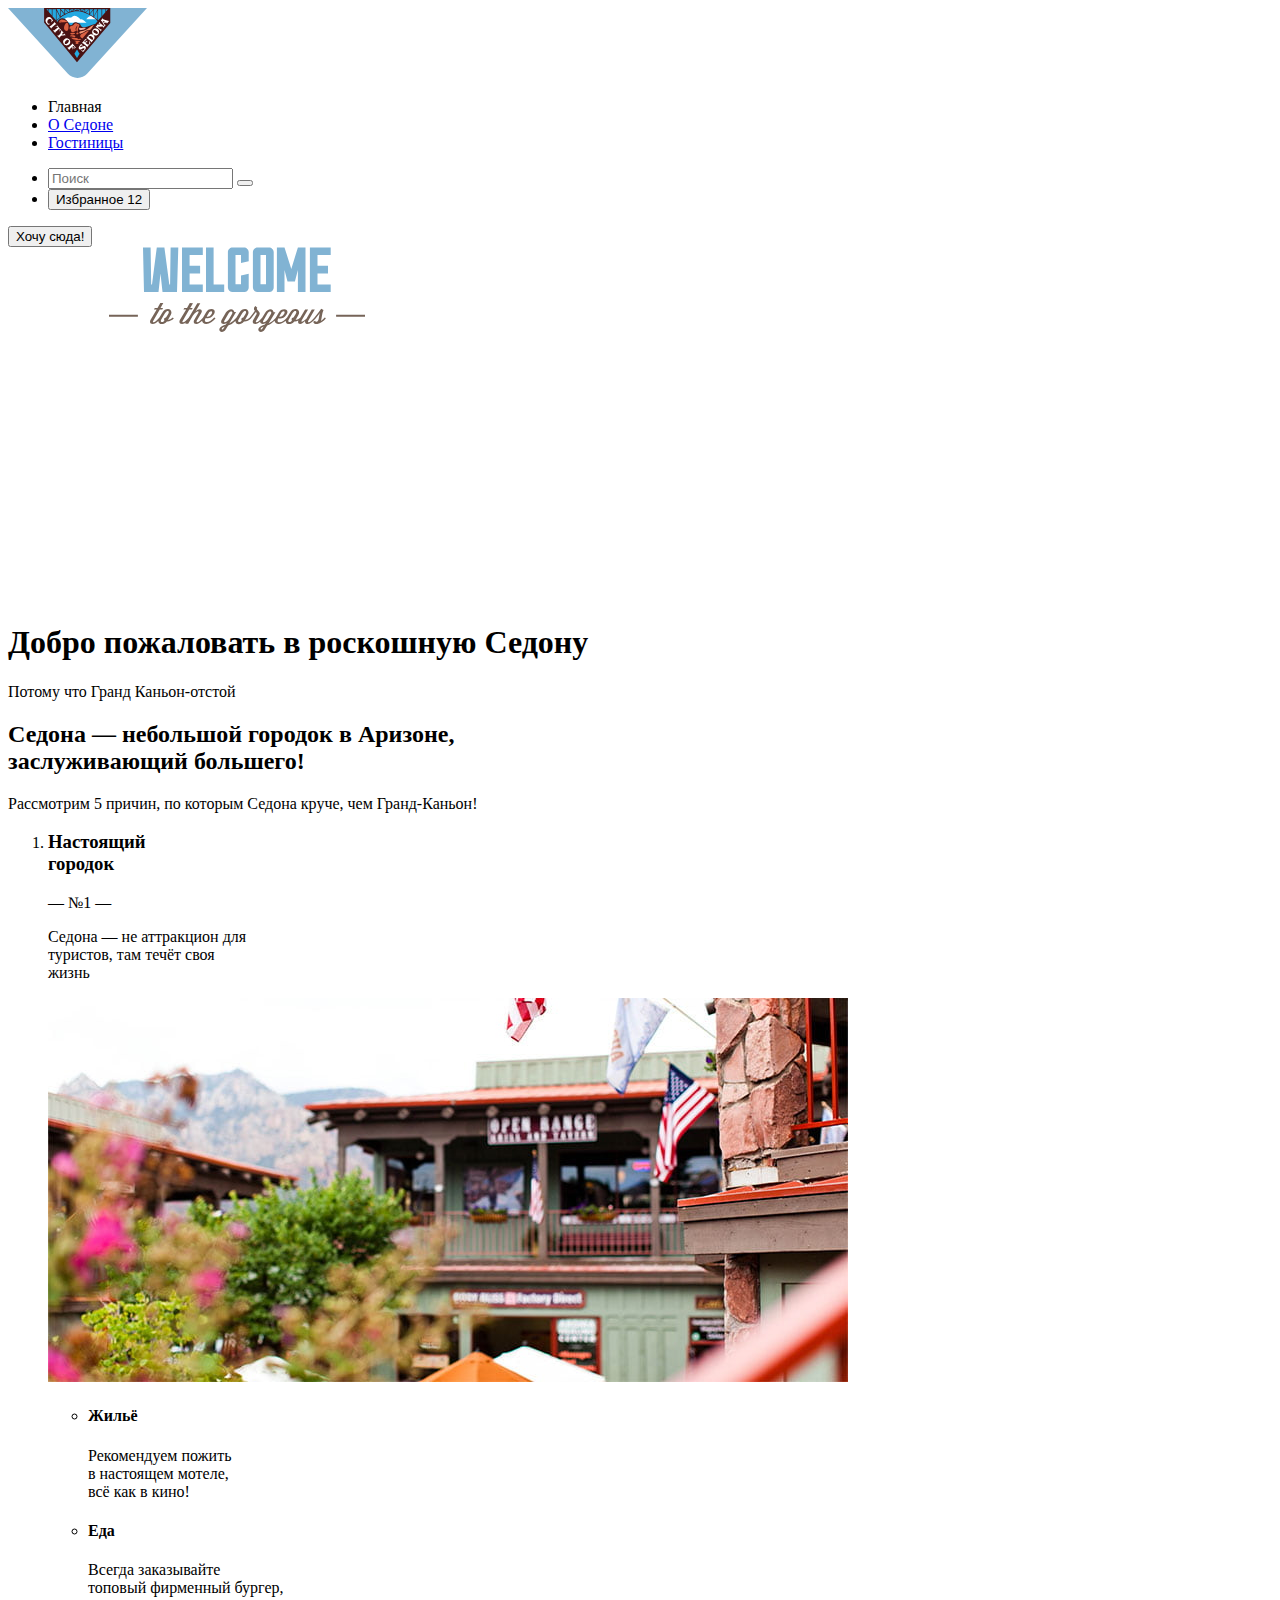
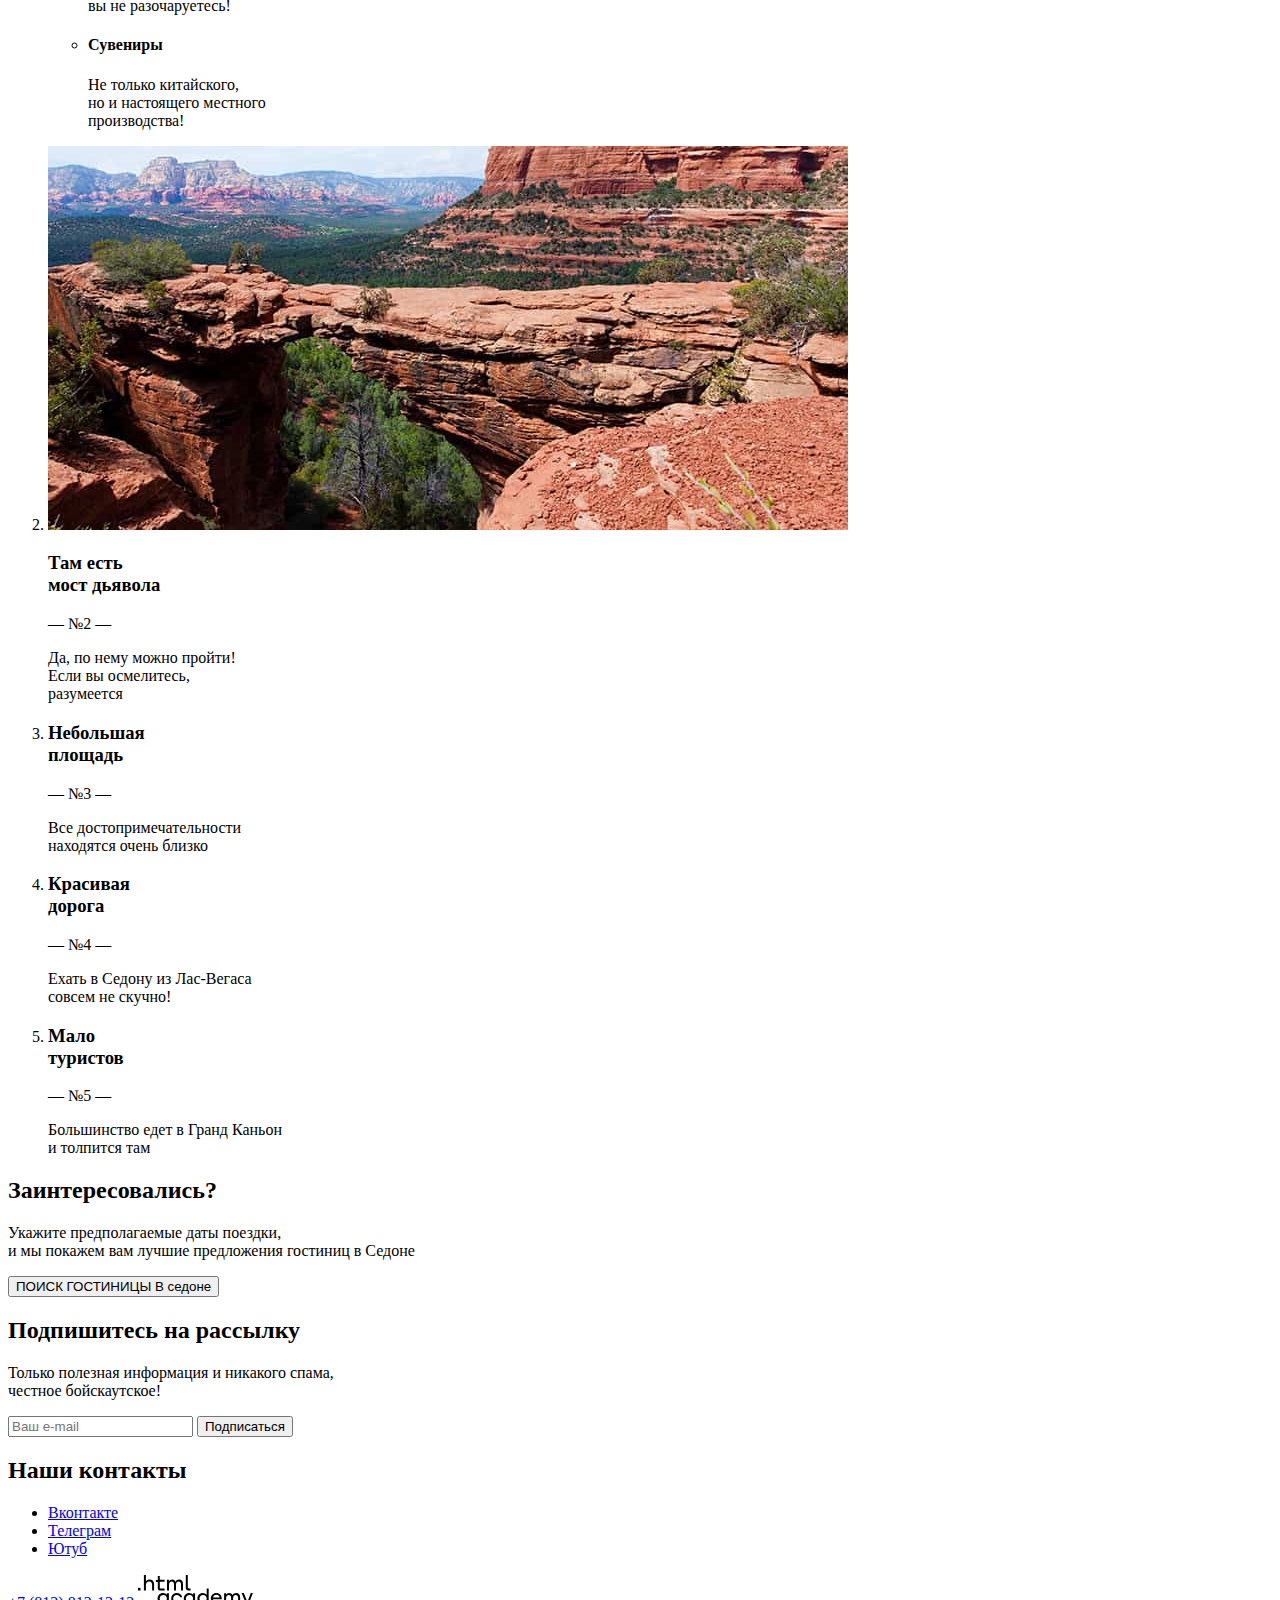
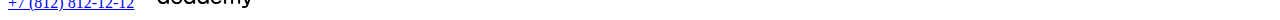
==== index.html @ 017e4cde "Импортирует картинки" ====
<!DOCTYPE html>
<html lang="ru">
  <head>
    <meta charset="utf-8">
    <title>HTML Academy: Седона</title>
    <link rel=”icon” href=”/favicon.svg” type=”image/svg”>
  </head>
  <body>
    <header class="page-header">
      <a class="page-logo"><img class="header-logo" alt="Логотип City of Sedona" height="70" width="139" src="images\logo.svg"></a>
      <nav class="navigation">
        <ul class="navigatior-list">
          <li  class="navigation-item">
            <a class="navigation-link navigation-current">
              Главная
            </a>
          </li>
          <li  class="navigation-item">
            <a class="navigation-link" href="#">
              О Седоне
            </a>
          </li>
          <li  class="navigation-item">
            <a class="navigation-link" href="catalog.html">
              Гостиницы
            </a>
          </li>
        </ul>
      </nav>
      <div class="user-navigation">
        <ul class="user-navigation-list">
          <li class="user-navigation-item">
            <form class="user-navigation-search" action="https://echo.htmlacademy.ru/" method="get">
              <label class="user-navigation-search-label">
                <input type="text" class="user-navigation-search-input visually-hidden" name="Search" placeholder="Поиск">
              </label>
                <button class="search-button" type="submit" name="show-search" title="Открыть поиск">
                  <span class="search-button-icon"></span>
                </button>
          </form>
          </li>
          <li class="user-navigation-item">
            <form class="user-navigation-fav" action="https://echo.htmlacademy.ru/" method="get">
              <label class="user-navigation-fav-label">
                <button class="fav-button" type="button" name="show-fav" title="Показать избранное">
                  <span class="fav-button-icon">Избранное</span>
                  <span class="fav-count">12</span>
                </button>
              </label>
            </form>
          </li>
        </ul>
        <div class="want_here-form">
          <form class="search-popup">
            <label class="search-popup-label">
              <button class="search-popup-call" type="button" name="search-popup">
                <span class="brown-button">Хочу сюда!</span>
              </button>
            </label>
          </form>
        </div>
      </div>
    </header>
  <main class="index-main">
      <div class="page-logo">
        <img src="images\welcome.svg" width="458"  height="352"  alt="">
        <h1 class="visually-hidden">Добро пожаловать в роскошную Седону</h1>
        <span class="visually-hidden">Потому что Гранд Каньон-отстой</span>
      </div>
      <section class="advantages">
        <h2 class="advantges-title">Седона — небольшой городок в Аризоне,<br> заслуживающий большего!</h2>
        <p class="advantages-intro main-text">Рассмотрим 5 причин, по которым Седона круче, чем Гранд-Каньон!</p>
        <ol class="advantages-list">
          <li class="advantages-item">
            <div class="advantages-item-full-left background2">
              <h3 class="advantages-title head3">Настоящий<br> городок</h3>
              <p class="advantages-description block-text">— №1 —</p>
              <p class="advantages-description block-text">Седона — не аттракцион для<br>туристов, там течёт своя<br> жизнь</p>
              <img class="advantages-city" src="images\advantages\city.jpg" width="800"  height="384"  alt="Городок">
            </div>
            <ul class="advantages-item-sub">
              <li class="advantages-item-sub-item">
                <div class="sub-advantages-living  background4">
                  <h4 class="sub-advantages-title head3">Жильё</h4>
                  <p class="sub-advantages-description block-text">Рекомендуем пожить<br>в настоящем мотеле,<br> всё как в кино!</p>
                </div>
              </li>
              <li class="advantages-item-sub-item background1">
                <div class="sub-advantages-food background1">
                  <h4 class="sub-advantages-title head3">Еда</h4>
                  <p class="sub-advantages-description block-text">Всегда заказывайте<br>топовый фирменный бургер,<br> вы не разочаруетесь!</p>
                </div>
              </li>
              <li class="advantages-item-sub-item">
                <div class="sub-advantages-souvenir background4">
                  <h4 class="sub-advantages-title head3">Сувениры</h4>
                  <p class="sub-advantages-description block-text">Не только китайского,<br>но и настоящего местного<br> производства!</p>
                </div>
              </li>
            </ul>
          </li>
          <li class="advantages-item">
            <div class="advantages-item-med-right background2">
              <img class="advantages-bridge" src="images\advantages\devil-bridge.jpg" width="800"  height="384" alt="Мост дьявола в каньоне">
              <h3 class="advantages-title head3">Там есть<br> мост дьявола</h3>
              <p class="advantages-description block-text">— №2 —</p>
              <p class="advantages-description block-text">Да, по нему можно пройти!<br> Если вы осмелитесь,<br> разумеется</p>
            </div>
          </li>
          <li class="advantages-item">
            <div class="advantages-item-normal background3">
              <h3 class="advantages-title head3">Небольшая<br> площадь</h3>
              <p class="advantages-description block-text">— №3 —</p>
              <p class="advantages-description block-text">Все достопримечательности<br> находятся очень близко</p>
            </div>
          </li>
          <li class="advantages-item">
            <div class="advantages-item-normal background4">
              <h3 class="advantages-title head3">Красивая<br> дорога</h3>
              <p class="advantages-description block-text">— №4 —</p>
              <p class="advantages-description block-text">Ехать в Седону из Лас-Вегаса<br> совсем не скучно!</p>
            </div>
          </li>
          <li class="advantages-item">
            <div class="advantages-item-normal background3">
              <h3 class="advantages-title head3">Мало<br> туристов</h3>
              <p class="advantages-description block-text">— №5 —</p>
              <p class="advantages-description block-text">Большинство едет в Гранд Каньон<br> и толпится там</p>
            </div>
          </li>
        </ol>
      </section>
      <section class="interesting">
        <h2 class="interesting-title">Заинтересовались?</h2>
        <p class="interesting-description main-text">Укажите предполагаемые даты поездки,<br> и мы покажем вам лучшие предложения гостиниц в Седоне</p>
        <div class="interesting-from">
          <form class="interesting-popup">
            <label class="search-popup-label">
              <button class="search-popup-call" type="button" name="search-popup">
                <span class="brown_button">ПОИСК ГОСТИНИЦЫ В седоне</span>
              </button>
            </label>
          </form>
        </div>
      </section>
      <section class="index-subscribe">
        <h2 class="subscribe-title">Подпишитесь на рассылку</h2>
        <p class="subscribe-description main-text">Только полезная информация и никакого спама,<br> честное бойскаутское!</p>
        <form class="subscribe-form" action="https://echo.htmlacademy.ru/" method="post">
          <input type="email" name="email" placeholder="Ваш e-mail">
          <button class="button-subscribe blue-button" type="submit">Подписаться</button>
        </form>
      </section> 
  </main>
    <footer class="index-footer">
      <h2 class="visually-hidden">Наши контакты</h2>
      <ul class="social-list">
        <li class="social-item">
          <a class="social-button vk" href="https://vk.com/htmlacademy">
            <span class="visually-hidden">Вконтакте</span>
          </a>
        </li>
        <li class="social-item">
          <a class="social-button tg" href="https://t.me/htmlacademy">
            <span class="visually-hidden">Телеграм</span>
          </a>
        </li>
        <li class="social-item">
          <a class="social-button yt" href="https://www.youtube.com/user/htmlacademyru">
            <span class="visually-hidden">Ютуб</span>
          </a>
        </li>
      </ul>
      <a class="phone" href="tel:+78128121212" title="Наш номер телефона">+7 (812) 812-12-12</a>
      <a class="html-logo" href="https://htmlacademy.ru/">
        <img src="images\HTMLAcademylogo.svg" width="115" height="34"  alt="Лого HTML Академии">
      </a>
    </footer>
  </body>
</html>
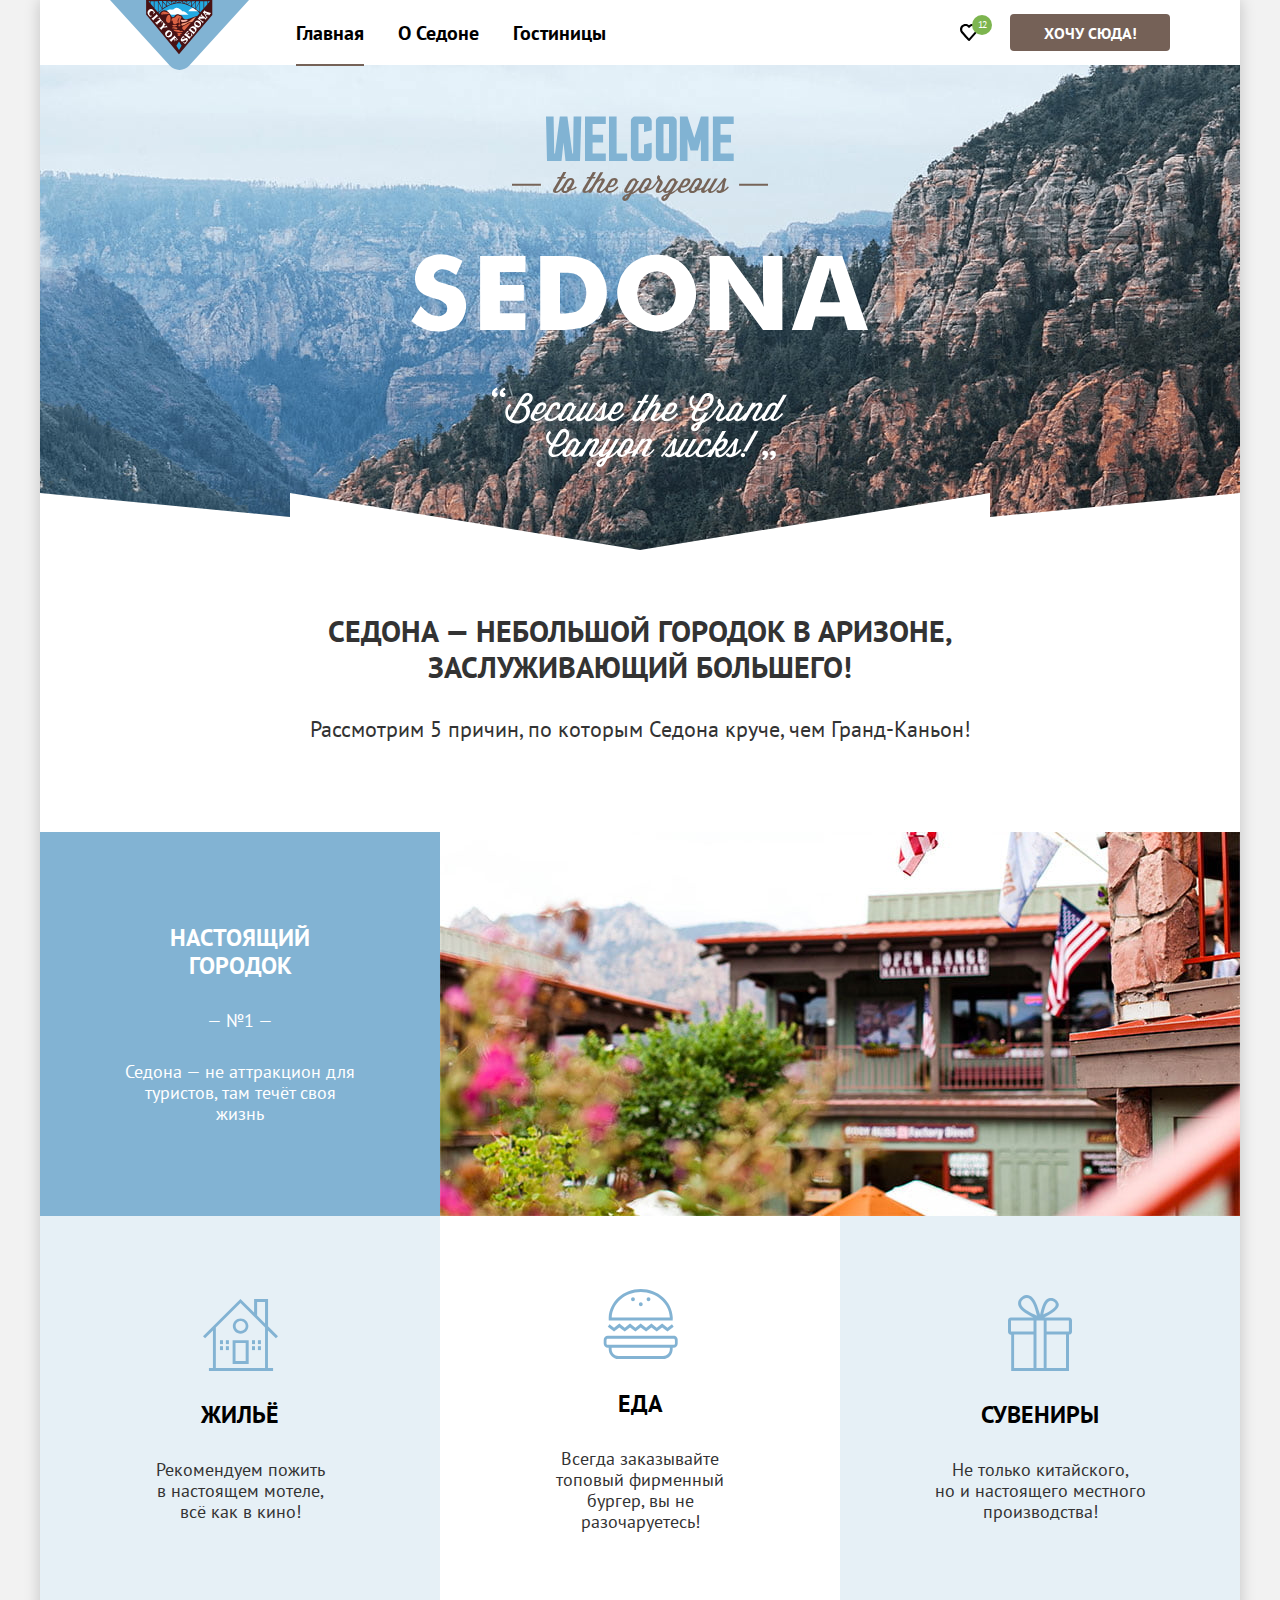
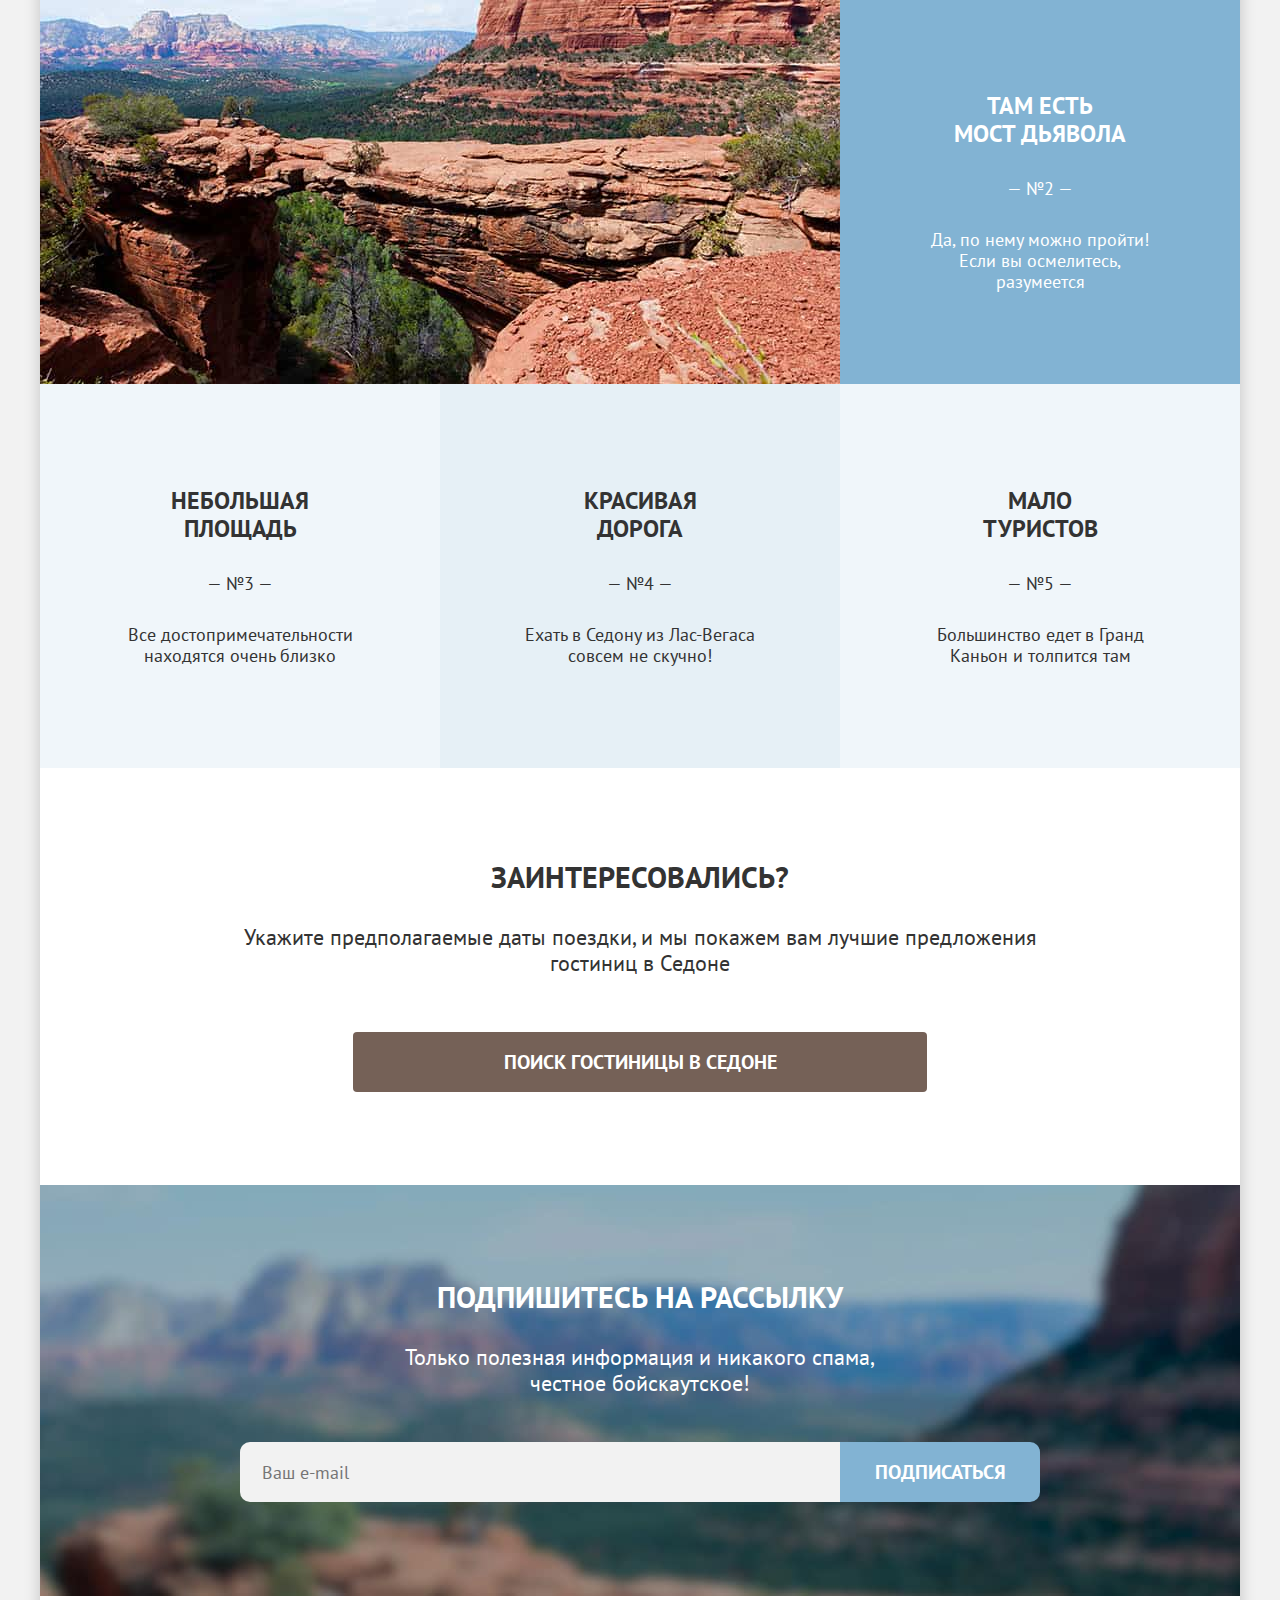
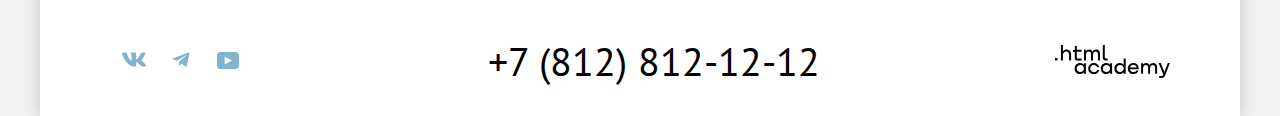
==== commit 1cad4fe4: "Приводит к pixelperfect" ====
--- a/index.html
+++ b/index.html
@@ -3,178 +3,190 @@
   <head>
     <meta charset="utf-8">
     <title>HTML Academy: Седона</title>
-    <link rel=”icon” href=”/favicon.svg” type=”image/svg”>
+    <link rel="icon" href="favicon.svg" type="image/svg">
+    <link rel="stylesheet" href="styles/styles.css">
   </head>
   <body>
-    <header class="page-header">
-      <a class="page-logo"><img class="header-logo" alt="Логотип City of Sedona" height="70" width="139" src="images\logo.svg"></a>
-      <nav class="navigation">
-        <ul class="navigatior-list">
-          <li  class="navigation-item">
-            <a class="navigation-link navigation-current">
-              Главная
+    <div class="body-container">
+      <header class="page-header">
+        <a class="page-logo" href="index.html"><img class="header-logo" alt="Логотип City of Sedona" height="70" width="139" src="images/logo.svg"></a>
+        <nav class="navigation">
+          <ul class="navigation-list">
+            <li  class="navigation-item">
+              <a class="navigation-link navigation-current">
+                Главная
+              </a>
+            </li>
+            <li class="navigation-item">
+              <a class="navigation-link" href="#">
+                О Седоне
+              </a>
+            </li>
+            <li  class="navigation-item">
+              <a class="navigation-link" href="catalog.html">
+                Гостиницы
+              </a>
+            </li>
+          </ul>
+        </nav>
+          <ul class="user-navigation-list">
+            <li class="user-navigation-item">
+              <a class="user-navigation-search" href="#">
+                <span class="visually-hidden">Поиск</span>
+              </a>
+            </li>
+            <li class="user-navigation-item">
+              <a class="user-navigation-fav" href="#">
+                  <span class="visually-hidden">Избранное</span>
+              </a>
+            
+            </li>
+          </ul>
+          <button class="header-search-popup-call button brown-button" type="button" name="search-popup">
+                Хочу сюда!
+          </button>
+      </header>
+      <main class="index-main main-container">
+          <section class="page-welcome">
+            <img class="welcome-img" src="images/welcome.svg" width="458"  height="352"  alt="Welcome to the gorgeous Sedona">
+            <h1 class="visually-hidden">Добро пожаловать в роскошную Седону</h1>
+            <span class="visually-hidden">Потому что Гранд Каньон-отстой</span>
+          </section>
+          <section class="advantages">
+            <h2 class="advantges-title">Седона — небольшой городок в Аризоне,<br> заслуживающий большего!</h2>
+            <p class="advantages-intro">Рассмотрим 5 причин, по которым Седона круче, чем Гранд-Каньон!</p>
+            <ol class="advantages-list">
+              <li class="advantages-item background2">
+                  <div class="advantages-item-container">
+                    <h3 class="advantages-title head3">Настоящий<br> городок</h3>
+                    <p class="advantages-description middle-advantages-text">— №1 —</p>
+                    <p class="advantages-description">Седона — не аттракцион для туристов, там течёт своя жизнь</p>
+                  </div>
+                  <img class="advantages-city" src="images/advantages/city.jpg" width="800"  height="384"  alt="Городок">
+                <ul class="advantages-item-sub">
+                  <li class="advantages-item background4">
+                    <div class="advantages-item-container">
+                      <p class="home-icon advantages-sub-icon"></p>
+                      <h4 class="sub-advantages-title head3 middle-advantages-text">Жильё</h4>
+                      <p class="sub-advantages-description">Рекомендуем пожить<br>в настоящем мотеле,<br> всё как в кино!</p>
+                    </div>
+                  </li>
+                  <li class="advantages-item background1">
+                    <div class="advantages-item-container">
+                      <p class="food-icon advantages-sub-icon"></p>
+                      <h4 class="sub-advantages-title head3 middle-advantages-text">Еда</h4>
+                      <p class="sub-advantages-description">Всегда заказывайте<br> топовый фирменный бургер, вы не разочаруетесь!</p>
+                    </div>
+                  </li>
+                  <li class="advantages-item background4">
+                    <div class="advantages-item-container"> 
+                      <p class="souvenir-icon advantages-sub-icon"></p>
+                      <h4 class="sub-advantages-title head3 middle-advantages-text">Сувениры</h4>
+                      <p class="sub-advantages-description">Не только китайского,<br> но и настоящего местного производства!</p>
+                    </div> 
+                  </li>
+                </ul>
+              </li>
+              <li class="advantages-item background2">
+                <img class="advantages-bridge" src="images/advantages/devil-bridge.jpg" width="800"  height="384" alt="Мост дьявола в каньоне">
+                  <div class="advantages-item-container"> 
+                    <h3 class="advantages-title head3">Там есть<br> мост дьявола</h3>
+                    <p class="advantages-description middle-advantages-text">— №2 —</p>
+                    <p class="advantages-description">Да, по нему можно пройти! Если вы осмелитесь, разумеется</p>
+                  </div>
+
+              </li>
+              <li class="advantages-item background3">
+                <div class="advantages-item-container"> 
+                  <h3 class="advantages-title head3">Небольшая<br> площадь</h3>
+                  <p class="advantages-description middle-advantages-text">— №3 —</p>
+                  <p class="advantages-description">Все достопримечательности находятся очень близко</p>
+                </div>
+              </li>
+              <li class="advantages-item background4">
+                <div class="advantages-item-container"> 
+                  <h3 class="advantages-title head3">Красивая<br> дорога</h3>
+                  <p class="advantages-description middle-advantages-text">— №4 —</p>
+                  <p class="advantages-description">Ехать в Седону из Лас-Вегаса совсем не скучно!</p>
+                </div>
+              </li>
+              <li class="advantages-item background3">
+                <div class="advantages-item-container"> 
+                  <h3 class="advantages-title head3">Мало<br> туристов</h3>
+                  <p class="advantages-description middle-advantages-text">— №5 —</p>
+                  <p class="advantages-description">Большинство едет в Гранд Каньон и толпится там</p>
+                </div>
+              </li>
+            
+            </ol>
+          </section>
+          <section class="interesting">
+            <h2 class="interesting-title">Заинтересовались?</h2>
+            <p class="interesting-description">Укажите предполагаемые даты поездки, и мы покажем вам лучшие предложения гостиниц в Седоне  </p>
+                  <button class="search-popup-call button brown-button" type="button" name="search-popup">
+                  ПОИСК ГОСТИНИЦЫ В седоне
+                  </button>
+          </section>
+          <section class="index-subscribe site-subscribe">
+            <h2 class="subscribe-title">Подпишитесь на рассылку</h2>
+            <p class="subscribe-description">Только полезная информация и никакого спама,<br> честное бойскаутское!</p>
+            <form class="subscribe-form" action="https://echo.htmlacademy.ru/" method="post">
+              <label for="email" class="suscribe-label visually-hidden">Введите ваш email</label>
+                <input class="email-input text-input" type="email" name="email" id="email" placeholder="Ваш e-mail">
+                <button class="button-subscribe button blue-button" type="submit">Подписаться</button>
+            </form>
+          </section> 
+      </main>
+      <footer>
+        <div class="index-footer">
+        <h2 class="visually-hidden">Наши контакты</h2>
+        <ul class="social-list">
+          <li class="social-item">
+            <a class="social-button vk" href="https://vk.com/htmlacademy" title="Vkontakte">
+              <svg  class="social-icon" width="24" height="15" viewBox="0 0 24 15" aria-hidden="true" focusable="false" fill="#83B3D3" xmlns="http://www.w3.org/2000/svg">
+                <path fill-rule="evenodd" clip-rule="evenodd" 
+                d="M23.45 1.45c.17-.55 0-.95-.8-.95h-2.62c-.67 0-.98.35-1.14.73 0 0-1.34 3.2-3.23 5.27-.61.6-.89.8-1.22.8-.17 0-.42-.2-.42-.74V1.45c0-.66-.18-.95-.74-.95H9.15c-.42 0-.67.3-.67.6 0 .61.95.76 1.05 2.5v3.8c0 .84-.16.99-.5.99-.88 0-3.05-3.21-4.33-6.89-.25-.71-.5-1-1.17-1H.9c-.75 0-.9.35-.9.73 0 .68.89 4.07 4.14 8.55 2.18 3.06 5.23 4.72 8.01 4.72 1.67 0 1.88-.37 1.88-1v-2.32c0-.73.16-.88.69-.88.38 0 1.05.2 2.61 1.67 1.78 1.75 2.07 2.53 3.08 2.53h2.62c.75 0 1.13-.37.91-1.1-.24-.72-1.09-1.77-2.21-3.02-.62-.7-1.54-1.47-1.81-1.86-.4-.49-.28-.7 0-1.14 0 0 3.2-4.43 3.53-5.93Z"/>
+              </svg>
+              <span class="visually-hidden">Вконтакте</span>
             </a>
           </li>
-          <li  class="navigation-item">
-            <a class="navigation-link" href="#">
-              О Седоне
+          <li class="social-item">
+            <a class="social-button tg" href="https://t.me/htmlacademy" title="Telegram">
+              <svg class="social-icon" width="18" height="15" viewBox="0 0 18 16" aria-hidden="true" focusable="false" fill="#83B3D3" xmlns="http://www.w3.org/2000/svg">
+                <path d="M16.7855 0.59926L0.840977 6.74776C-0.247172 7.18481 -0.240877 7.79184 0.641333 8.06253L4.73493 9.33953L14.2063 3.3637C14.6542 3.09121 15.0634 3.2378 14.727 3.53636L7.05332 10.4619H7.05152L7.05332 10.4628L6.77094 14.6823C7.18462 14.6823 7.36718 14.4925 7.5992 14.2686L9.58754 12.3351L13.7234 15.39C14.486 15.81 15.0337 15.5941 15.2234 14.6841L17.9384 1.88885C18.2163 0.774623 17.513 0.270117 16.7855 0.59926Z"/>
+                </svg>                
+              <span class="visually-hidden">Телеграм</span>
             </a>
           </li>
-          <li  class="navigation-item">
-            <a class="navigation-link" href="catalog.html">
-              Гостиницы
+          <li class="social-item">
+            <a class="social-button yt" href="https://www.youtube.com/user/htmlacademyru" title="Youtube">
+              <svg class="social-icon" width="22" height="17" viewBox="0 0 22 17" aria-hidden="true" focusable="false" fill="#83B3D3" xmlns="http://www.w3.org/2000/svg">
+                <path d="M18.607 0H3.17413C1.31343 0 0 1.59375 0 3.4V13.4937C0 15.4062 1.31343 17 3.17413 17H18.8259C20.4677 17 22 15.4062 22 13.6V3.4C21.7811 1.59375 20.4677 0 18.607 0ZM7.66169 12.5375V4.4625L14.995 8.5L7.66169 12.5375Z"/>
+              </svg>
+              <span class="visually-hidden">Ютуб</span>
             </a>
           </li>
         </ul>
-      </nav>
-      <div class="user-navigation">
-        <ul class="user-navigation-list">
-          <li class="user-navigation-item">
-            <form class="user-navigation-search" action="https://echo.htmlacademy.ru/" method="get">
-              <label class="user-navigation-search-label">
-                <input type="text" class="user-navigation-search-input visually-hidden" name="Search" placeholder="Поиск">
-              </label>
-                <button class="search-button" type="submit" name="show-search" title="Открыть поиск">
-                  <span class="search-button-icon"></span>
-                </button>
-          </form>
-          </li>
-          <li class="user-navigation-item">
-            <form class="user-navigation-fav" action="https://echo.htmlacademy.ru/" method="get">
-              <label class="user-navigation-fav-label">
-                <button class="fav-button" type="button" name="show-fav" title="Показать избранное">
-                  <span class="fav-button-icon">Избранное</span>
-                  <span class="fav-count">12</span>
-                </button>
-              </label>
-            </form>
-          </li>
-        </ul>
-        <div class="want_here-form">
-          <form class="search-popup">
-            <label class="search-popup-label">
-              <button class="search-popup-call" type="button" name="search-popup">
-                <span class="brown-button">Хочу сюда!</span>
-              </button>
-            </label>
-          </form>
+        <a class="phone" href="tel:+78128121212" title="Наш номер телефона">+7 (812) 812-12-12</a>
+        <a class="html-logo" href="https://htmlacademy.ru/">
+          <svg class="html-logo-svg" width="115" height="34" viewBox="0 0 115 34" aria-hidden="true" focusable="false" xmlns="http://www.w3.org/2000/svg">
+            <path d="M0 13.9V16.5H2.5V13.9H0Z"/>
+            <path d="M11.6 5.5C10 5.5 8.8 6.2 8 7.2H7.9V1H5.9V16.5H7.9V11.2C7.9 9.1 9.2 7.6 11.2 7.6C13 7.6 14.1 9 14.1 10.8V16.5H16.1V10.4C16.2 7.4 14.3 5.5 11.6 5.5Z"/>
+            <path d="M26.6 5.8H21.8V2.1H19.8V5.9H17.9V7.9H19.8V13.9C19.8 15.6 20.8 16.6 22.5 16.6H26.6V14.6H22.9C22.2 14.6 21.8 14.2 21.8 13.5V7.8H26.6V5.8Z"/>
+            <path d="M41.1 5.6C39.5 5.6 38.2 6.4 37.6 7.7H37.5C36.9 6.5 35.7 5.6 34.1 5.6C32.7 5.6 31.6 6.4 31 7.4H30.9V5.8H29V16.4H31V11C31 9 32 7.5 33.6 7.5C35.1 7.5 36 8.5 36 10.1V16.4H38V10.8C38 8.4 39.4 7.5 40.6 7.5C42.1 7.5 43 8.5 43 10.1V16.4H45V9.9C45.1 7.4 43.6 5.6 41.1 5.6Z"/>
+            <path d="M47.8 13.7C47.8 15.4 48.8 16.4 50.6 16.4H52.6V14.4H50.9C50.2 14.4 49.8 14 49.8 13.3V1H47.8V13.7Z"/>
+            <path d="M28.9 20.7C28 19.6 26.7 18.9 25 18.9C21.9 18.9 19.6 21.2 19.6 24.5C19.6 27.8 21.9 30.1 25 30.1C26.8 30.1 28 29.3 28.8 28.2H28.9V29.8H30.9V19.2H28.9V20.7ZM25.3 28.1C23.1 28.1 21.7 26.5 21.7 24.5C21.7 22.5 23.1 20.9 25.3 20.9C27.5 20.9 28.9 22.5 28.9 24.5C28.9 26.4 27.5 28.1 25.3 28.1Z"/>
+            <path d="M44.2 23C43.7 20.6 41.6 18.9 38.8 18.9C35.4 18.9 33.2 21.4 33.2 24.5C33.2 27.6 35.4 30.1 38.8 30.1C41.6 30.1 43.7 28.3 44.2 25.9H42.1C41.7 27.2 40.4 28.2 38.8 28.2C36.6 28.2 35.2 26.6 35.2 24.6C35.2 22.6 36.6 21 38.8 21C40.4 21 41.6 22 42.1 23.2H44.2V23Z"/>
+            <path d="M55.1 20.7C54.2 19.6 52.9 18.9 51.2 18.9C48.1 18.9 45.8 21.2 45.8 24.5C45.8 27.8 48.1 30.1 51.2 30.1C53 30.1 54.2 29.3 55 28.2H55.1V29.8H57.1V19.2H55.1V20.7ZM51.5 28.1C49.3 28.1 47.9 26.5 47.9 24.5C47.9 22.5 49.3 20.9 51.5 20.9C53.7 20.9 55.1 22.5 55.1 24.5C55.1 26.4 53.6 28.1 51.5 28.1Z"/>
+            <path d="M68.7 20.8C67.8 19.7 66.5 18.9 64.8 18.9C61.7 18.9 59.4 21.2 59.4 24.5C59.4 27.8 61.6 30.1 64.8 30.1C66.5 30.1 67.8 29.3 68.6 28.3H68.7V29.8H70.7V14.4H68.7V20.8ZM65.1 28.1C62.9 28.1 61.5 26.5 61.5 24.5C61.5 22.5 62.9 20.9 65.1 20.9C67.3 20.9 68.7 22.5 68.7 24.5C68.6 26.5 67.2 28.1 65.1 28.1Z"/>
+            <path d="M78.3 18.9C75 18.9 72.8 21.4 72.8 24.5C72.8 27.5 74.9 30.1 78.3 30.1C80.8 30.1 82.8 28.8 83.5 26.5H81.4C80.9 27.5 79.8 28.1 78.4 28.1C76.5 28.1 75.1 26.8 75 25.2H83.8C84 21.6 81.8 18.9 78.3 18.9ZM78.3 20.8C80 20.8 81.3 21.8 81.6 23.4H75.1C75.4 21.9 76.6 20.8 78.3 20.8Z"/>
+            <path d="M98.2 18.9C96.6 18.9 95.3 19.7 94.6 20.9H94.5C93.9 19.7 92.7 18.9 91.1 18.9C89.7 18.9 88.6 19.6 88 20.7V19.2H86.1V29.8H88.1V24.4C88.1 22.4 89.1 21 90.7 20.9C92.2 20.9 93.1 21.9 93.1 23.5V29.8H95.1V24.2C95.1 21.8 96.5 20.9 97.7 20.9C99.2 20.9 100.1 21.9 100.1 23.5V29.8H102.1V23.3C102.2 20.7 100.7 18.9 98.2 18.9Z"/>
+            <path d="M109.4 28L105.8 19.1H103.6L108.4 30.7C108.1 31.6 107.7 31.9 106.7 31.9H104.2V33.9H106.7C108.5 33.9 109.5 33.1 110.2 31.3L114.9 19.1H112.8L109.4 28Z"/>
+            </svg>            
+            <span class="visually-hidden">Перейти на сайт HTML Академии</span>
+        </a>
         </div>
-      </div>
-    </header>
-  <main class="index-main">
-      <div class="page-logo">
-        <img src="images\welcome.svg" width="458"  height="352"  alt="">
-        <h1 class="visually-hidden">Добро пожаловать в роскошную Седону</h1>
-        <span class="visually-hidden">Потому что Гранд Каньон-отстой</span>
-      </div>
-      <section class="advantages">
-        <h2 class="advantges-title">Седона — небольшой городок в Аризоне,<br> заслуживающий большего!</h2>
-        <p class="advantages-intro main-text">Рассмотрим 5 причин, по которым Седона круче, чем Гранд-Каньон!</p>
-        <ol class="advantages-list">
-          <li class="advantages-item">
-            <div class="advantages-item-full-left background2">
-              <h3 class="advantages-title head3">Настоящий<br> городок</h3>
-              <p class="advantages-description block-text">— №1 —</p>
-              <p class="advantages-description block-text">Седона — не аттракцион для<br>туристов, там течёт своя<br> жизнь</p>
-              <img class="advantages-city" src="images\advantages\city.jpg" width="800"  height="384"  alt="Городок">
-            </div>
-            <ul class="advantages-item-sub">
-              <li class="advantages-item-sub-item">
-                <div class="sub-advantages-living  background4">
-                  <h4 class="sub-advantages-title head3">Жильё</h4>
-                  <p class="sub-advantages-description block-text">Рекомендуем пожить<br>в настоящем мотеле,<br> всё как в кино!</p>
-                </div>
-              </li>
-              <li class="advantages-item-sub-item background1">
-                <div class="sub-advantages-food background1">
-                  <h4 class="sub-advantages-title head3">Еда</h4>
-                  <p class="sub-advantages-description block-text">Всегда заказывайте<br>топовый фирменный бургер,<br> вы не разочаруетесь!</p>
-                </div>
-              </li>
-              <li class="advantages-item-sub-item">
-                <div class="sub-advantages-souvenir background4">
-                  <h4 class="sub-advantages-title head3">Сувениры</h4>
-                  <p class="sub-advantages-description block-text">Не только китайского,<br>но и настоящего местного<br> производства!</p>
-                </div>
-              </li>
-            </ul>
-          </li>
-          <li class="advantages-item">
-            <div class="advantages-item-med-right background2">
-              <img class="advantages-bridge" src="images\advantages\devil-bridge.jpg" width="800"  height="384" alt="Мост дьявола в каньоне">
-              <h3 class="advantages-title head3">Там есть<br> мост дьявола</h3>
-              <p class="advantages-description block-text">— №2 —</p>
-              <p class="advantages-description block-text">Да, по нему можно пройти!<br> Если вы осмелитесь,<br> разумеется</p>
-            </div>
-          </li>
-          <li class="advantages-item">
-            <div class="advantages-item-normal background3">
-              <h3 class="advantages-title head3">Небольшая<br> площадь</h3>
-              <p class="advantages-description block-text">— №3 —</p>
-              <p class="advantages-description block-text">Все достопримечательности<br> находятся очень близко</p>
-            </div>
-          </li>
-          <li class="advantages-item">
-            <div class="advantages-item-normal background4">
-              <h3 class="advantages-title head3">Красивая<br> дорога</h3>
-              <p class="advantages-description block-text">— №4 —</p>
-              <p class="advantages-description block-text">Ехать в Седону из Лас-Вегаса<br> совсем не скучно!</p>
-            </div>
-          </li>
-          <li class="advantages-item">
-            <div class="advantages-item-normal background3">
-              <h3 class="advantages-title head3">Мало<br> туристов</h3>
-              <p class="advantages-description block-text">— №5 —</p>
-              <p class="advantages-description block-text">Большинство едет в Гранд Каньон<br> и толпится там</p>
-            </div>
-          </li>
-        </ol>
-      </section>
-      <section class="interesting">
-        <h2 class="interesting-title">Заинтересовались?</h2>
-        <p class="interesting-description main-text">Укажите предполагаемые даты поездки,<br> и мы покажем вам лучшие предложения гостиниц в Седоне</p>
-        <div class="interesting-from">
-          <form class="interesting-popup">
-            <label class="search-popup-label">
-              <button class="search-popup-call" type="button" name="search-popup">
-                <span class="brown_button">ПОИСК ГОСТИНИЦЫ В седоне</span>
-              </button>
-            </label>
-          </form>
-        </div>
-      </section>
-      <section class="index-subscribe">
-        <h2 class="subscribe-title">Подпишитесь на рассылку</h2>
-        <p class="subscribe-description main-text">Только полезная информация и никакого спама,<br> честное бойскаутское!</p>
-        <form class="subscribe-form" action="https://echo.htmlacademy.ru/" method="post">
-          <input type="email" name="email" placeholder="Ваш e-mail">
-          <button class="button-subscribe blue-button" type="submit">Подписаться</button>
-        </form>
-      </section> 
-  </main>
-    <footer class="index-footer">
-      <h2 class="visually-hidden">Наши контакты</h2>
-      <ul class="social-list">
-        <li class="social-item">
-          <a class="social-button vk" href="https://vk.com/htmlacademy">
-            <span class="visually-hidden">Вконтакте</span>
-          </a>
-        </li>
-        <li class="social-item">
-          <a class="social-button tg" href="https://t.me/htmlacademy">
-            <span class="visually-hidden">Телеграм</span>
-          </a>
-        </li>
-        <li class="social-item">
-          <a class="social-button yt" href="https://www.youtube.com/user/htmlacademyru">
-            <span class="visually-hidden">Ютуб</span>
-          </a>
-        </li>
-      </ul>
-      <a class="phone" href="tel:+78128121212" title="Наш номер телефона">+7 (812) 812-12-12</a>
-      <a class="html-logo" href="https://htmlacademy.ru/">
-        <img src="images\HTMLAcademylogo.svg" width="115" height="34"  alt="Лого HTML Академии">
-      </a>
-    </footer>
-  </body>
+      </footer>
+      </div>  
+    </body>
 </html>
--- a/styles/styles.css
+++ b/styles/styles.css
@@ -0,0 +1,1196 @@
+@font-face {
+    font-family: "PT Sans";
+    src: url("../fonts/ptsans-400.woff2") format("woff2");
+    font-style: normal;
+    font-weight: 400;
+    font-display: swap;
+}
+
+@font-face {
+    font-family: "PT Sans";
+    src: url("../fonts/ptsans-700.woff2") format("woff2");
+    font-style: normal;
+    font-weight: 700;
+    font-display: swap;
+}
+
+:active, :hover, :focus, :focus-within, :focus-visible {
+    outline: 0;
+    outline-offset: 0;
+}
+
+.button {
+    font-family: inherit;
+    padding-left: 15px;
+    padding-right: 15px;
+    border-radius: 4px;
+    text-decoration: none;
+    font-size: 16px;
+    line-height: 20px;
+    text-align:center;
+    text-transform: uppercase;
+    color:white;
+    border-style: none;
+    font-weight:700;
+    min-width: 140px;
+    cursor: pointer;
+}
+
+.button:disabled {
+    background-color: #E5E5E5;
+    cursor:initial;
+}
+
+.brown-button {
+    background-color: #756157;
+}
+
+.brown-button:hover,
+.brown-button:focus-visible {
+    background-color: #615048;
+}
+
+.brown-button:active {
+    background-color: #756157;
+}
+
+.blue-button {
+    background-color: #82B3D3;
+}
+
+.blue-button:hover,
+.blue-button:focus-visible {
+    background-color: #68A2CA;
+}
+
+.blue-button:active {
+    background-color: #82B3D3;
+}
+
+.green-button {
+    background-color: #7DB54F;
+}
+
+.green-button:hover,
+.green-button:focus-visible {
+    background-color: #6C9E42;
+}
+
+.green-button:active {
+    background-color: #7DB54F;
+}
+
+
+.button:active {
+    color: rgba(255, 255, 255, 0.3);
+}
+
+
+
+.visually-hidden {
+    position: absolute;
+    width: 1px;
+    height: 1px;
+    margin: -1px;
+    border: 0;
+    padding: 0;
+    white-space: nowrap;
+    clip-path: inset(100%);
+    clip: rect(0 0 0 0);
+    overflow: hidden;
+  }
+
+html {
+    height: 100%;
+    background-color: #F2F2F2;
+  }
+
+  body {
+    height: 100%;
+    font-family: "PT Sans", sans-serif;
+    font-size: 22px;
+    line-height: 26px;
+    margin:0;
+    color: #333333;
+    font-weight: 400;
+}
+
+.body-container{
+    margin: 0 auto;  
+    display: flex;
+    flex-direction: column;
+    min-height: 100%;  
+    width:1200px;
+    background-color: white;
+    box-shadow: 0px 0px 15px rgba(0, 0, 0, 0.2);
+}
+
+header {
+    position: sticky;
+    z-index: 1000;
+    top:0;
+    display:flex;
+    align-items: center;
+    color:#000000;
+    font-size: 20px;
+    font-weight: 700;
+    background-color: white;
+}
+
+header a {
+    text-decoration: none;
+    color: inherit;
+}
+
+header a:not(.page-logo, .navigation-current):hover,
+header a:not(.page-logo, .navigation-current):focus {
+    box-shadow:inset 0px 7px 2px -5px #81B3D2;
+}
+
+
+.page-logo {
+    align-self:flex-start;
+    margin: 0;
+    margin-left: 70px;
+    position: absolute;
+}
+
+nav {
+    margin-left: 239px;
+    min-width: 390px;
+    padding-left:17px;
+    /* margin-bottom: -1px; */
+}
+
+.navigation-list {
+    list-style: none;
+    display:flex;
+    margin: 0;
+    padding:0;
+}
+
+.navigation-item:not(:last-child) {
+    margin-right:34px;
+    text-transform: capitalize;
+}
+
+.navigation-link {
+    display: block;
+    padding-top:20px;
+    padding-bottom:19px;
+    position: relative;
+}
+
+.navigation-current {
+    /* border-bottom: 2px solid #756257; */
+    pointer-events: none;
+    
+}
+
+.navigation-current::before {
+    content: "";
+    position: absolute;
+    height: 2px;
+    background-color: #756257;
+    bottom:-1px;
+    left: 0;
+    right: 0;
+}
+
+.user-navigation-list {
+    list-style: none;
+    height: 100%;
+    display:flex;
+    flex-wrap: nowrap;
+    min-width:84px;
+    margin:0 20px 0 auto;
+    padding:0;
+    
+}
+
+
+.user-navigation-fav,
+.user-navigation-search {
+    display: block;
+    padding-top:33px;
+    padding-bottom: 32px;
+    background-repeat: no-repeat;
+    background-position: center;
+    min-width: 42px;
+}
+
+.user-navigation-fav{
+    background-image: url(/images/nav-fav.svg);
+    position: relative;
+}
+
+.user-navigation-search {
+    background-image: url(/images/nav-search.svg);
+}
+
+.user-navigation-fav::after {
+    position: absolute;
+    content: "12";
+    font-weight: 400;
+    font-size: 10px;
+    line-height: 19px;
+    text-align:center;
+    text-indent: -0.1em;
+    letter-spacing: -0.1em;
+    color: #FFFFFF; 
+    min-width: 20px;
+    height: 20px;
+    left: 24px;
+    top: 15px;
+    background: #7DB54F;
+    border-radius: 50%;
+}
+
+
+
+.header-search-popup-call {
+    margin-right: 70px;
+    min-width: 160px;
+    padding-top: 9px;
+    padding-bottom: 8px;
+}
+
+select {
+    font-family: inherit;
+}
+
+.small-text {
+    font-size: 16px;
+    line-height: 21px;
+    text-decoration: none;
+    color:inherit;
+}
+
+.block-text {
+    font-size: 18px;
+    line-height: 21px;
+}
+
+.head4 {
+    font-weight: 700;
+    font-size: 20px;
+    text-transform: capitalize;
+}
+
+.main-container {
+    flex-grow: 1;
+    display:flex;
+    flex-direction: column;
+  }
+
+.page-welcome {
+    background-image: url(../images/index-background-divider.svg), url(../images/index-background.jpg);
+    background-repeat: no-repeat, no-repeat;
+    background-position: bottom, bottom;
+    background-size: auto auto, auto auto;
+    background-color: white;
+    text-align: center;
+}
+
+.welcome-img {
+    display: block;
+    margin-right: auto;
+    margin-left: auto;
+    padding-top:51px;
+    padding-bottom: 82px;
+}
+
+.advantages {
+    padding-top: 63px;
+    text-align:center;
+    width:100%;
+}
+
+h2,
+.head2 {
+    margin: 0;
+    font-size: 30px;
+    line-height: 36px;
+    font-weight: 700;
+    text-transform: uppercase;
+}
+
+h3, h4 {
+margin-top: 0;
+margin-bottom: 0;
+}
+
+.advantages-intro {
+    margin-top: 31px;
+    margin-bottom: 90px; 
+ }
+
+ .advantages-list {
+    display:flex;
+    flex-wrap:wrap;
+    font-size: 18px;
+    line-height: 21px;
+    list-style: none;
+    padding:0;
+    margin:0;
+    width: 100%;
+    justify-content: space-between;
+}
+
+.advantages-item-sub {
+    display:flex;
+    list-style: none;
+    padding:0;
+    background-color: white;
+    color:#333333;
+    flex-grow:  1;
+}
+
+.advantages-item-sub h4 {
+    color: black;
+}
+
+.background1 {
+    background-color: white;
+}
+
+.background2 {
+    background-color: #82B3D3;
+    color: white;
+}
+
+.background3 {
+    background-color: rgba(131, 179, 211, 0.12);
+}
+
+.background4 {
+    background-color: rgba(131, 179, 211, 0.2);
+} 
+
+.advantages-sub-icon {
+    min-width: 75px;
+    min-height: 76px;
+    display: block;
+    position:static;
+}
+
+.home-icon {
+    background-image: url("/images/advantages/house.svg");
+    background-repeat: no-repeat;
+    background-position: bottom;
+}
+
+.food-icon {
+    background-image: url("/images/advantages/food.svg");
+    background-repeat: no-repeat;
+
+    background-position: 50% 5px;
+}
+.souvenir-icon {
+    background-image: url("/images/advantages/souvenir.svg");
+    background-repeat: no-repeat;
+    background-position: bottom;
+}
+
+.advantages-item {
+    flex: 1 0 30%;
+    display: flex;
+    flex-wrap: wrap;
+    min-height: 384px;
+}
+
+
+.middle-advantages-text {
+    margin: 30px 0;
+}
+
+.advantages-item-container p:not(.middle-advantages-text) {
+    margin:0;
+}
+
+.advantages-item-container {
+    box-sizing: border-box;
+    padding:20px 85px;
+    display: flex;
+    flex-direction: column;
+    flex-wrap: wrap;
+    align-items: center;
+    justify-content: center;
+    flex: 1 0 30%;
+}
+
+.advantages-list > .advantages-item:nth-child(-n+2) {
+    flex-basis: 100%;
+}
+
+.head3 {
+    font-weight: 700;
+    font-size: 24px;
+    line-height: 28px;
+    text-transform: uppercase;
+}
+
+
+.interesting {
+    text-align: center;
+    padding: 91px 200px 93px;
+    flex-grow: 1;
+}
+
+.interesting-description {
+    margin-top: 29px;
+    margin-bottom: 56px;
+}
+
+
+.search-popup-call {
+    min-width: 574px;
+    padding:12px 15px;
+    cursor: pointer;
+    font-weight:700;
+    font-size:20px;
+    line-height: 36px;
+}
+
+.site-subscribe {
+    background-image: url(../images/subscribe-background.jpg);
+    background-size: 100% auto;
+    color:white;
+    background-color: #82B3D3;
+    text-align: center;
+    padding: 94px 200px;
+}
+
+.subscribe-form {
+    display: flex;
+}
+
+.email-input {
+    display: block;
+    box-sizing: border-box;
+    background-color: #F2F2F2;
+    flex-grow:1;
+    height: inherit;
+    border-radius: 10px 0px 0px 10px;
+    border-style: none;
+    padding-left: 22px;
+    font-size: 18px;
+    line-height: 21px;
+    font-family: inherit;
+    color:#333333;
+    border: 0px;
+    padding-top: 0;
+    padding-bottom: 0;
+}
+
+.text-input:hover,
+.text-input:focus {
+    background-color: #E6E6E6;
+}
+
+.text-input:not(:placeholder-shown) {
+    background-color: white;
+    color:#000000;
+}
+
+.button-subscribe {
+    display: block;
+    min-width:200px;
+    border-radius: 0px 10px 10px 0px;
+    border-style: none;
+    font-size: 18px;
+    line-height: 21px;
+    font-family: inherit;
+    padding-top: 12px;
+    padding-bottom: 12px;
+    font-size: 20px;
+    line-height: 36px;
+}
+
+.subscribe-description {
+    margin-top: 29px;
+    margin-bottom: 46px;
+}
+
+.index-footer {
+    display: flex;
+    align-items: center;
+    justify-content: space-between;
+    padding:40px 70px 30px;
+}
+
+.social-list {
+    display:flex;
+    list-style: none;
+    justify-content:space-evenly;
+    padding: 0;
+    margin: 0;
+    min-width:142px;
+}
+
+.social-item {
+    flex-basis: 34%;
+    text-align: center;
+    line-height: 40px;
+}
+
+.social-icon:not(.yt .social-icon) {
+    margin-bottom: 2px;
+}
+
+
+.social-icon:hover,
+.social-icon:focus {
+    fill:#68A2CA;
+}
+
+.social-icon:active {
+    fill:rgba(104, 162, 202, 0.3);
+}
+
+.phone{
+    display: block;
+    font-size: 40px;
+    line-height: 40px;
+    text-transform: uppercase;
+    text-decoration: none;
+    color: black;
+}
+
+
+.html-logo {
+    display:block;
+    margin:8px 0;
+    color:#000000;
+    fill: currentColor;
+    line-height: 0;
+}
+
+.html-logo:hover,
+.html-logo:focus,
+.phone:hover,
+.phone:focus {
+    color:#756157;
+}
+
+.phone:active,
+.html-logo:active {
+    color:rgba(117, 97, 87, 0.3);
+}
+
+.filter-container {
+    background-image: url(../images/catalog/catalog-background.jpg);
+    background-color: white;
+    background-repeat: space;
+    padding: 35px 70px 70px;
+    color:white;
+    margin-bottom: 5px;
+}
+
+.head1 {
+    font-weight: 700;
+    font-size: 60px;
+    line-height: 78px;
+    text-transform: capitalize;
+    margin:0;
+}
+
+.catalog-navigation-breadcrumbs{
+    list-style-type: none;
+    margin-top:10px;
+    margin-bottom: 40px;
+    padding:0;
+    display: flex;
+}
+
+.catalog-breadcrumbs-item {
+    display: flex;
+}
+
+.catalog-breadcrumbs-item:last-child {
+    pointer-events:none;
+}
+
+.catalog-breadcrumbs-item:not(:last-child):after{
+    content: "";
+    padding:0 8px;
+    background-image: url(../images/catalog/breadcrumb-divide.svg);
+    background-repeat: no-repeat;
+    background-position: center;
+    display: block;
+    width: 5px;
+}
+
+.catalog-breadcrumbs-link {
+    padding:0 2px;
+    border-radius: 4px;
+}
+
+.catalog-filter-form {
+    padding:0;
+    margin:0;
+    display: flex;
+    justify-content: space-between;
+}
+
+
+.catalog-filter-group {
+    border:none;
+    margin: 0;
+    padding:0;
+ }
+
+ .check-wrapper {
+    display: grid;
+    grid-template-columns: 1fr 1fr;
+    gap: 70px;
+}
+
+.catalog-filter-type {
+    padding:0 1px 0 0;
+    margin-bottom: 15px;
+}
+
+.catalog-filter-list {
+    list-style-type: none;
+    padding:0;
+    margin:0;    
+}
+
+.catalog-filter-item {
+    font-size: 18px;
+    line-height: 21px;
+    margin-top: 15px;
+}
+/* ----------------------------------------------------------------------- */
+.filter {
+    display: flex;
+    cursor: pointer;
+    position: relative;
+}
+
+.filter-mark {
+    width:20px;
+    height:20px;
+    background: #FFFFFF;
+    border-radius: 4px;
+    margin-left: 1px;
+    margin-right: 19px;
+    flex-shrink:0;
+    align-self: center;
+    margin-bottom: 1px;
+    position: relative;
+    font-family: none;
+}
+
+.filter:hover > .filter-mark{
+    opacity: 0.6;
+    
+}
+
+.filter-input:focus-within:focus-visible + .filter-mark {
+    opacity: 0.6;
+    box-shadow: 0 0 0 3px #83B3D3;
+}
+
+.filter-input:active + .filter-mark {
+    opacity: 0.3;
+}
+
+.filter-input[type="checkbox"]:checked + .filter-mark {
+    background-image: url(../images/catalog/check.svg);
+    background-repeat: no-repeat;
+    background-position: left 4px top 5px;
+}
+
+/* ------------------------------------------------------------------ */
+
+.catalog-filter-reset:hover,
+.catalog-breadcrumbs-link:hover {
+    opacity: 0.6;
+}
+
+.catalog-filter-reset:focus-visible {
+    box-shadow: 0 0 0 3px #83B3D3;
+}
+
+.catalog-filter-reset:active,
+.catalog-breadcrumbs-item:not(:last-child) .catalog-breadcrumbs-link:active {
+    box-shadow: none;
+    opacity: 0.3;
+}
+
+
+.filter-input[type="radio"] + .filter-mark {
+    border-radius: 50%;
+}
+
+.filter-input[type="radio"]:checked + .filter-mark::after {
+    position: absolute;
+    content: "";
+    width: 10px;
+    height: 10px;
+    border-radius: 50%;
+    background-color: #3F5E72;
+    transform: translate(5px, 5px);
+}
+
+
+
+.price-buttons-wrapper {
+    display: flex;
+    justify-content: space-between;
+    gap: 70px;
+}
+
+.catalog-filter-price{
+    margin-top: 19px;
+    width:288px;
+    display: flex;
+    justify-content: stretch;
+    border-radius: 4px;
+    gap:2px;
+    position: relative;
+}
+
+.filter-price-input::-webkit-outer-spin-button,
+.filter-price-input::-webkit-inner-spin-button {
+    -webkit-appearance: none;
+    margin: 0;
+}
+
+
+
+.filter-price-input {
+    border: 2px solid #FFFFFF;
+    box-sizing: border-box;
+    margin: 0;
+    flex: 1;
+    padding: 12px 17px 11px 17px;
+    background: rgba(0, 0, 0, 0);
+    font-family: inherit;
+    color: white;
+}
+
+.filter-price-input::placeholder {
+    font-family: inherit;
+    color: white;
+}
+
+.price-from {
+    margin-right: -2px;
+    border-radius: 4px 0 0 4px;
+}
+
+.price-to {
+    margin-left: -2px;
+    border-radius: 0 4px 4px 0;
+}
+
+/* .catalog-filter-price  {
+    /* pointer-events: auto;
+  } */
+
+.catalog-filter-price:hover > .price-from:not(:hover) {
+    border-right: 2px solid rgba(0, 0, 0, 0);
+}
+
+.catalog-filter-price:hover > .price-to:not(:hover) {
+    border-left: 2px solid rgba(0, 0, 0, 0);
+}
+
+.filter-price-input:hover {
+    border-color: rgba(255,255,255, 0.6);
+}
+
+.filter-price-input:focus-visible {
+    box-shadow: 0px 0px 0px 3px #81B3D2 , inset 0px 0px 0px 3px #81B3D2;
+    z-index: 1;
+}
+
+.filter-price-input:focus-visible:hover {
+    border-color: rgba(255,255,255)
+}
+
+.filter-price-input:not(:placeholder-shown) {
+    background-color: #756257;
+}
+
+.filter-price-label{
+    position: absolute;
+    opacity:0.3;
+    top:12px;
+}
+
+.label-from {
+    right: 158px;
+}
+
+.label-to {
+    right:17px;
+}
+
+
+.filter-buttons {
+    display: flex;
+    flex-direction: column;
+    justify-content: end;
+}
+
+.catalog-filter-reset {
+    align-self: center;
+    margin-top:20px;
+    padding: 0;
+    border: none;
+    font: inherit;
+    background-color: transparent;
+    cursor: pointer;
+    font-size: 16px;
+    line-height: 20px;
+    text-transform:capitalize;
+    color:white;
+    min-width: fit-content;
+    border-radius: 4px;
+}
+
+.catalog-filter-result {
+    padding-top: 14px;
+    padding-bottom: 14px;
+    min-width: 160px;
+}
+
+.price-range {
+    position: relative;
+    border-top: 2px solid rgba(255,255,255, 0.3);
+    border-bottom: 2px solid rgba(255,255,255, 0.3);
+    margin-top: 28px;
+}
+
+.price-range-bar {
+    position: absolute;
+    border-top: 2px solid white;
+    border-bottom: 2px solid white;
+    margin-left: 20px;
+    margin-right: 20px;
+    margin-top: -2px;
+    z-index: 2;
+}
+
+.price-range-toggle {
+    position: absolute;
+    width: 20px;
+    height: 20px;
+    border-radius: 5px;
+    border: none;
+    cursor:col-resize;
+    z-index: 1;
+}
+
+.price-range-min {
+    left:0;
+    top:-10px;
+     /* translateY(-50%); */
+    margin-left: -20px;
+}
+
+.price-range-max{
+    right: 0;
+    top:-10px;
+    margin-right: -20px;
+}
+
+.price-range-toggle:hover{
+    box-shadow: 0px 4px 10px rgba(0, 0, 0, 0.25);
+}
+
+.price-range-toggle:focus-visible {
+    box-shadow: 0 0 0 3px #83B3D3, 0px 4px 10px rgba(0, 0, 0, 0.25);
+}
+
+.price-range-toggle:active {
+    box-shadow: 0 0 0 2px #83B3D3, 0px 7px 15px rgba(0, 0, 0, 0.4);
+}
+
+
+
+.catalog-result {
+    padding: 50px 71px 25px 72px;
+}
+
+.sort-wrapper {
+    display:flex;
+    align-items: center;
+    justify-content: space-between;
+    margin-bottom: 56px;
+    
+}
+
+.results-title {
+    color: #000000;
+}
+
+.result-control {
+    min-width:290px; 
+    padding:14px 48px 14px 20px;
+    box-shadow: inset 0 0 0 2px #E5E5E5;
+    border-radius: 4px;
+    border:none;
+    margin-left: auto;
+    appearance: none;
+    background: no-repeat url(../images/catalog/select-sort.svg);
+    background-position: center right 20px;
+}
+
+.result-control:hover,
+.result-control:focus-visible {
+    box-shadow: inset 0 0 0 2px #68A2CA;
+}
+
+.result-control:active {
+    box-shadow: inset 0 0 0 2px #3F5E72;
+}
+
+.result-control:disabled {
+    opacity: 0.3;
+}
+
+.view-list{
+    display: grid;
+    min-width: 160px;
+    grid-template-columns: 1fr 1fr 1fr;
+    gap:8px;
+    margin:0;
+    padding:0;
+    list-style-type: none;
+    margin-left: 78px;
+    align-self: flex-start;
+}
+
+.view-type {
+    display: block;
+    padding: 24px;
+    box-sizing: border-box;
+    border-radius: 4px;
+    box-shadow: inset 0 0 0 2px #E5E5E5;
+    background-position: center;
+    background-repeat: no-repeat;
+}
+
+.view-type-selected,
+.view-type:hover {
+    box-shadow: inset 0 0 0 2px black;
+}
+
+.view-type:focus{
+    box-shadow: inset 0 0 0 2px #68A2CA;
+}
+
+.view-type:active {
+    box-shadow: inset 0 0 0 2px black;
+}
+
+.sort-icon {
+    background-image: url(../images/catalog/sort-icon.svg);
+}
+
+.sort-slide {
+    background-image: url(../images/catalog/sort-slide.svg);
+}
+
+.sort-list {
+    background-image: url(../images/catalog/sort-list.svg);
+}
+
+.hotel {
+    margin:0;
+    align-content: center;
+}
+
+.hotel-list {
+    display: grid;
+    grid-template-columns: 1fr 1fr 1fr;
+    column-gap: 18px;
+    list-style-type: none;
+    padding:0;
+    margin: 0;
+    border-bottom: 1px solid #E6E6E6;
+    padding-bottom: 65px;
+    padding-left: 1px;
+}
+
+
+
+.hotel-item {
+    padding:0 20px 20px;
+    display: grid;
+    grid-template:
+    "hotel hotel" 
+    "type price" 
+    "hotel-more to-fav" 
+    "star-rating rating-number";
+    gap:16px 20px;
+}
+
+.hotel-item-image{
+    display: block;
+    margin-bottom: 16px;
+}
+
+.hotel-item-link {
+    text-decoration: none;
+    margin:0;
+    padding-top: 20px;
+    padding-bottom: 0;
+    grid-area: hotel;
+}
+
+.hotel-item-price {
+    margin: 0;
+    grid-area: price;
+}
+
+.hotel-item-type {
+    margin: 0;
+    grid-area: type;
+    pointer-events: none;
+}
+
+.hotel-more {
+    margin: 0;
+    grid-area: hotel-more;
+    padding-top: 9px;
+    padding-bottom: 8px;
+    box-sizing: border-box;
+}
+
+.to-fav{
+    margin: 0;
+    grid-area: to-fav;
+    padding-top: 9px;
+    padding-bottom: 8px;
+    box-sizing: border-box;
+}
+
+.star-rating {
+    margin: 0;
+    grid-area: star-rating;
+    min-width: 24px;
+    max-width: calc(24px * 5);
+    background-image: url(../images/catalog/star.svg);
+    background-repeat:repeat-x;
+    background-position: left 0;
+    height: 50%;
+    align-self: center;
+    margin-left: -3px;
+}
+
+.star1{
+    width:24px;
+}
+
+.star2 {
+    width:calc(24px * 2);
+}
+
+.star3 {
+    width: calc(24px * 3);
+}
+
+.star4 {
+    width: calc(24px * 4);
+}
+
+.star5 {
+    width: calc(24px * 5);
+}
+
+.rating-number{
+    margin: 0;
+    grid-area: rating-number;
+    background: #F2F2F2;
+    border-radius: 4px;
+    padding-top:9px;
+    padding-bottom: 8px;
+    text-align: center;
+    font-size: 16px;
+    line-height: 20px;
+    pointer-events: none;
+    text-transform: uppercase;
+}
+
+.catalog-subscribe {
+    background-image: none;
+    background-color: white;
+}
+
+.catalog-subscribe h2{
+    color: black;
+}
+
+.catalog-subscribe p {
+    color:#333333;
+}
+
+.hotel-item-name {
+    color: #000000;
+    text-transform: capitalize;
+}
+
+.result-navigation{
+    display: flex;
+    justify-content: space-between;
+    margin-top: 30px;
+    align-items: center;
+}
+
+.result-pagination-list {
+    display: flex;
+    margin: 0;
+    padding: 0;
+    list-style-type: none;
+}
+
+.result-pagination-item:not(:last-child) {
+    margin-right: 8px;
+}
+
+.result-pagination-item {
+    min-width: 60px;
+    height: 60px;
+    text-align: center;
+}
+.result-pagination-link {
+    display: block;
+    text-decoration: none;
+    font-weight: 700;
+    font-size: 20px;
+    line-height: 60px;
+    color: #ffffff;
+    background-color: #82B3D3;
+    border-radius: 4px;
+}
+
+.result-pagination-current {
+    pointer-events: none;
+    color: #000000;
+    background-color: #F2F2F2;
+}
+
+.result-pagination-link:hover,
+.result-pagination-link:focus-visible {
+    box-shadow: inset 0 0 0 1px #82B3D3;
+}
+
+.result-pagination-link:active {
+    color: rgba(255, 255, 255, 0.3);
+}
+
+.show-amount-select {
+    margin-left: 51px;
+    min-width: 160px;
+}
+
+.show-amount-wrapper {
+    display: flex;
+    align-items: center;
+}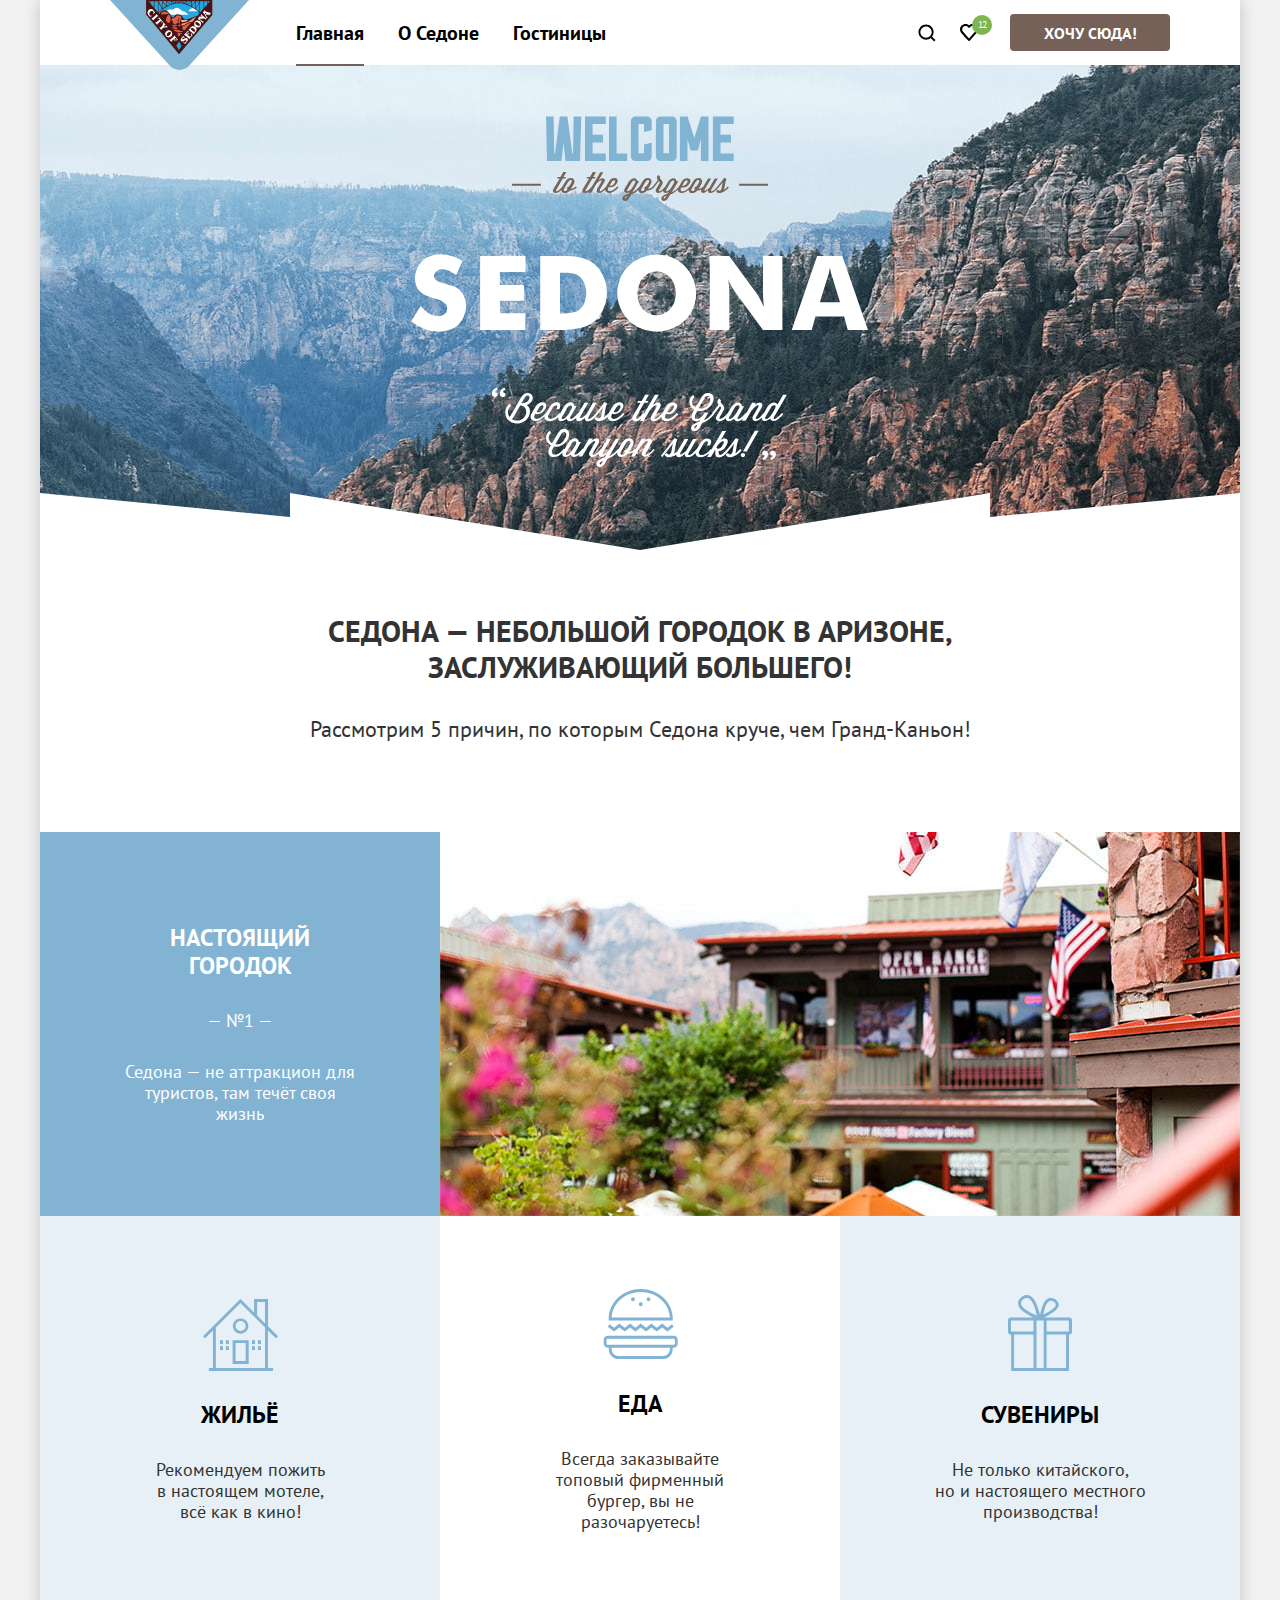
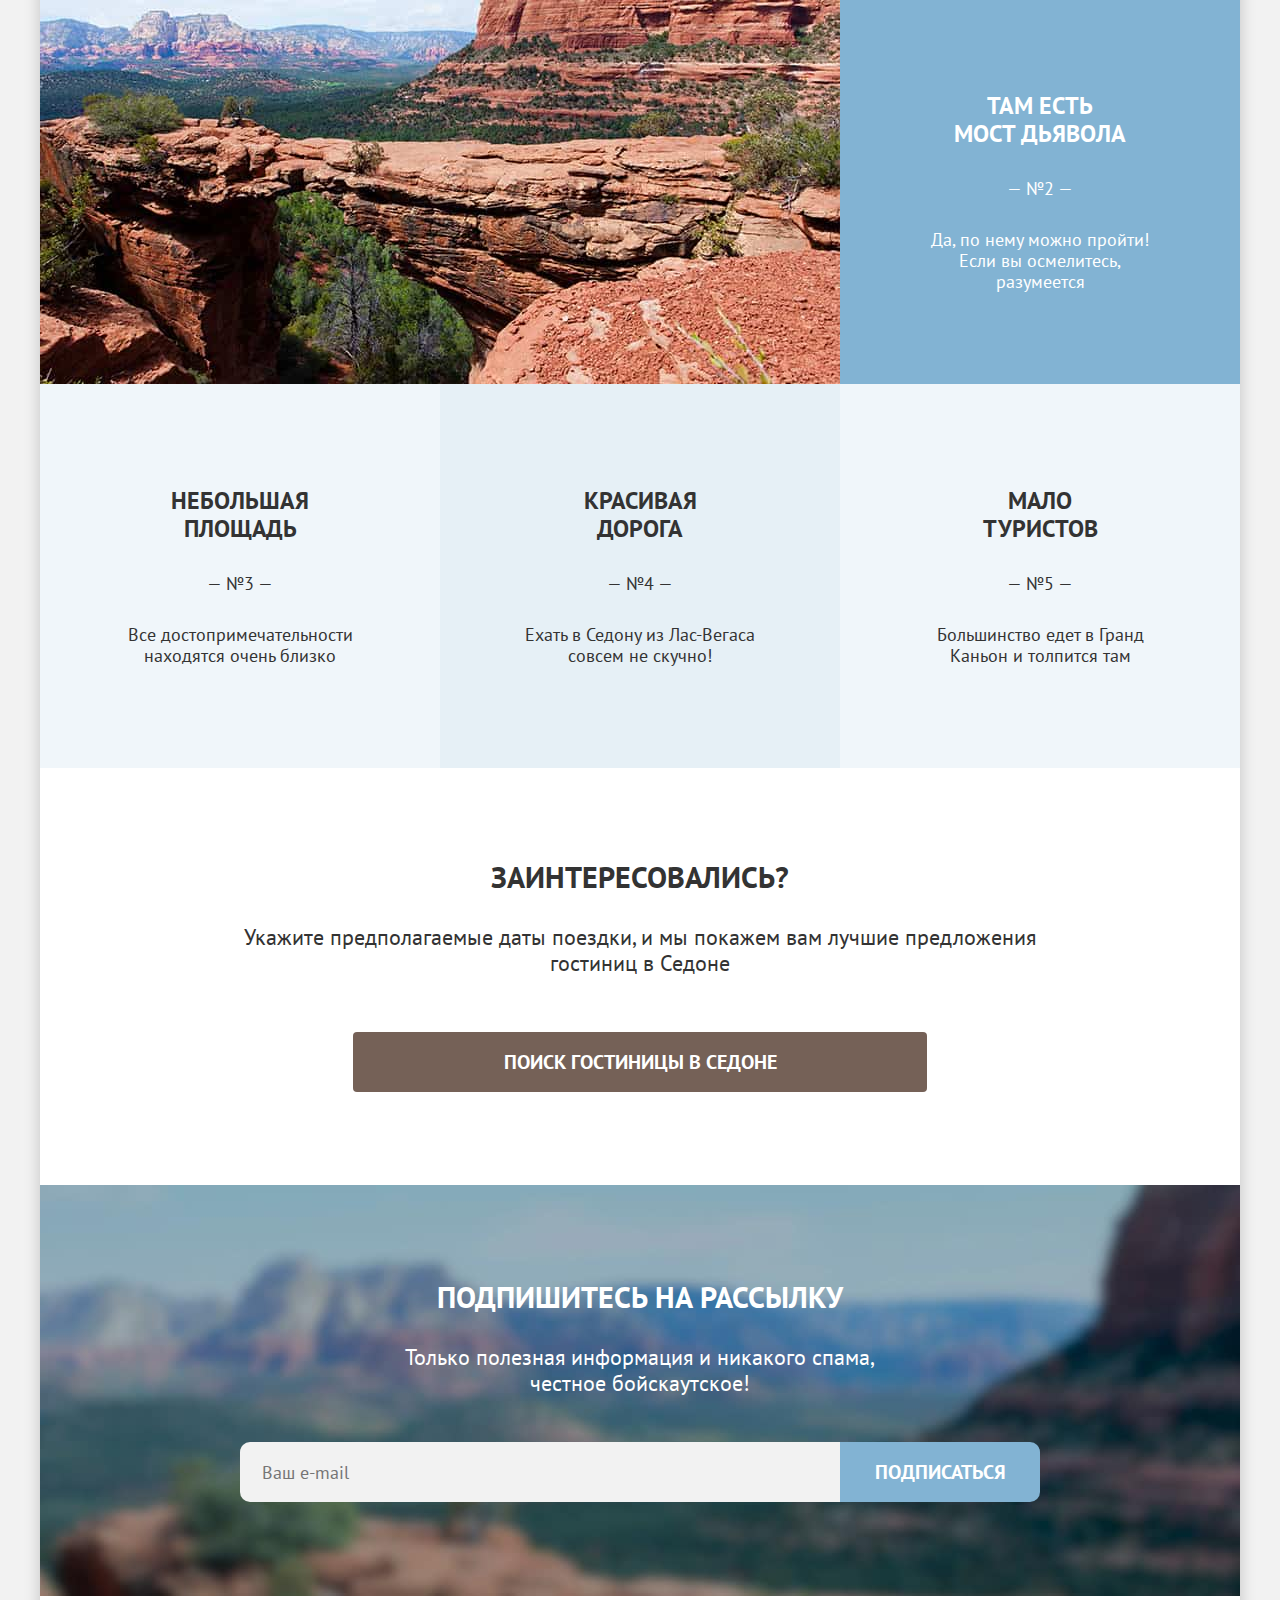
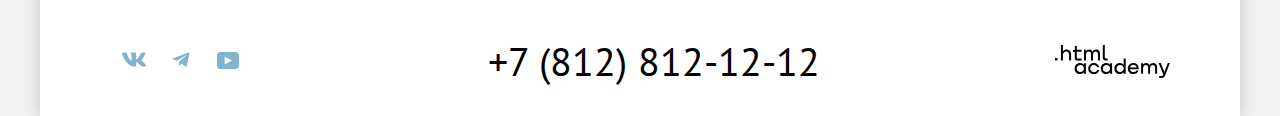
==== commit 33a50930: "Merge pull request #4 from linkemz/master" ====
--- a/index.html
+++ b/index.html
@@ -3,13 +3,14 @@
   <head>
     <meta charset="utf-8">
     <title>HTML Academy: Седона</title>
-    <link rel="icon" href="favicon.svg" type="image/svg">
+    <link rel="icon" href="favicon.ico">
+    <link rel="icon" sizes="32x32" href="images/favicon.png" type="image/png" >
     <link rel="stylesheet" href="styles/styles.css">
   </head>
   <body>
     <div class="body-container">
       <header class="page-header">
-        <a class="page-logo" href="index.html"><img class="header-logo" alt="Логотип City of Sedona" height="70" width="139" src="images/logo.svg"></a>
+        <a class="page-logo" href="index.html"><img class="header-logo" alt="Логотип City of Sedona" height="70" width="139" src="images/logo.svg" alt="Логотип седоны." title="Перейти на главную."></a>
         <nav class="navigation">
           <ul class="navigation-list">
             <li  class="navigation-item">
@@ -48,12 +49,12 @@
       </header>
       <main class="index-main main-container">
           <section class="page-welcome">
-            <img class="welcome-img" src="images/welcome.svg" width="458"  height="352"  alt="Welcome to the gorgeous Sedona">
+            <img class="welcome-img" src="images/welcome.svg" width="458"  height="352"  alt="Welcome to the gorgeous Sedona.">
             <h1 class="visually-hidden">Добро пожаловать в роскошную Седону</h1>
             <span class="visually-hidden">Потому что Гранд Каньон-отстой</span>
           </section>
           <section class="advantages">
-            <h2 class="advantges-title">Седона — небольшой городок в Аризоне,<br> заслуживающий большего!</h2>
+            <h2 class="advantges-title head2">Седона — небольшой городок в Аризоне,<br> заслуживающий большего!</h2>
             <p class="advantages-intro">Рассмотрим 5 причин, по которым Седона круче, чем Гранд-Каньон!</p>
             <ol class="advantages-list">
               <li class="advantages-item background2">
@@ -62,7 +63,7 @@
                     <p class="advantages-description middle-advantages-text">— №1 —</p>
                     <p class="advantages-description">Седона — не аттракцион для туристов, там течёт своя жизнь</p>
                   </div>
-                  <img class="advantages-city" src="images/advantages/city.jpg" width="800"  height="384"  alt="Городок">
+                  <img class="advantages-city" src="images/advantages/city.jpg" width="800"  height="384"  alt="Местное здание на фоне гор.">
                 <ul class="advantages-item-sub">
                   <li class="advantages-item background4">
                     <div class="advantages-item-container">
@@ -88,7 +89,7 @@
                 </ul>
               </li>
               <li class="advantages-item background2">
-                <img class="advantages-bridge" src="images/advantages/devil-bridge.jpg" width="800"  height="384" alt="Мост дьявола в каньоне">
+                <img class="advantages-bridge" src="images/advantages/devil-bridge.jpg" width="800"  height="384" alt="Мост дьявола в каньоне.">
                   <div class="advantages-item-container"> 
                     <h3 class="advantages-title head3">Там есть<br> мост дьявола</h3>
                     <p class="advantages-description middle-advantages-text">— №2 —</p>
@@ -117,22 +118,21 @@
                   <p class="advantages-description">Большинство едет в Гранд Каньон и толпится там</p>
                 </div>
               </li>
-            
             </ol>
           </section>
           <section class="interesting">
-            <h2 class="interesting-title">Заинтересовались?</h2>
+            <h2 class="interesting-title head2">Заинтересовались?</h2>
             <p class="interesting-description">Укажите предполагаемые даты поездки, и мы покажем вам лучшие предложения гостиниц в Седоне  </p>
                   <button class="search-popup-call button brown-button" type="button" name="search-popup">
                   ПОИСК ГОСТИНИЦЫ В седоне
                   </button>
           </section>
           <section class="index-subscribe site-subscribe">
-            <h2 class="subscribe-title">Подпишитесь на рассылку</h2>
+            <h2 class="subscribe-title head2">Подпишитесь на рассылку</h2>
             <p class="subscribe-description">Только полезная информация и никакого спама,<br> честное бойскаутское!</p>
             <form class="subscribe-form" action="https://echo.htmlacademy.ru/" method="post">
               <label for="email" class="suscribe-label visually-hidden">Введите ваш email</label>
-                <input class="email-input text-input" type="email" name="email" id="email" placeholder="Ваш e-mail">
+                <input class="email-input text-input" type="email" name="email" id="email" placeholder="Ваш e-mail" required>
                 <button class="button-subscribe button blue-button" type="submit">Подписаться</button>
             </form>
           </section> 
@@ -188,5 +188,66 @@
         </div>
       </footer>
       </div>  
+      <div class="modal-container closed-modal">
+        <div class="modal-plan">
+          <h2 class="modal-title head2">Поиск гостиницы в Седоне</h2>
+          <button class="close-button modal-close" type="button" name="modal-close" aria-label="Закрыть" title="Закрыть"><svg width="13" height="13" viewBox="0 0 13 13" fill="black" xmlns="http://www.w3.org/2000/svg"><path d="M13 1.2L11.8 0L6.5 5.3L1.2 0L0 1.2L5.3 6.5L0 11.8L1.2 13L6.5 7.7L11.8 13L13 11.8L7.7 6.5L13 1.2Z"/>
+          </svg>
+            </button>
+          <form class="modal-form" action="https://echo.htmlacademy.ru/" method="get">
+            <label class="modal-input-name head4" for="arrive-date">дата заезда:</label>
+            <div class="input-preresult">
+              <input class="modal-input date-input block-text" type="text" placeholder="Укажите дату" name="arrive-date" id="arrive-date" required>
+              <span class="wrong-input-message input-message">Мы не можем отправить вас в прошлое.</span>
+            </div>
+            <label class="modal-input-name head4" for="depart-date">дата выезда:</label>
+            <div class="input-preresult">
+                <input class="modal-input date-input block-text" type="text" placeholder="Укажите дату" name="depart-date" id="depart-date" required>
+                <span class="success-input-message input-message">На эти даты есть свободные номера. Пока есть.</span>
+            </div>
+            <div class="people-number-wrapper adults">
+              <label class="modal-input-name head4" for="adult-number">взрослые:</label>
+              <input class="modal-input people-number block-text" type="number" placeholder="0" name="adult-number" id="adult-number" min="1" max="99" required>
+              <button class="people-number-minus" type="button" aria-label="Меньше"  title="Меньше">
+                <svg width="13" height="1" viewBox="0 0 13 1" fill="currentColor" xmlns="http://www.w3.org/2000/svg">
+                <path d="M0 0L0 1L13 1V0L0 0Z"/>
+                </svg>
+              </button>
+              <button class="people-number-plus" type="button" aria-label="Больше" title="Больше">
+                <svg width="13" height="13" viewBox="0 0 13 13" fill="currentColor" xmlns="http://www.w3.org/2000/svg">
+                <path d="M13 6H7V0H6V6H0V7H6V13H7V7H13V6Z"/>
+                </svg>                
+              </button>
+            </div>
+            <div class="people-number-wrapper childs">
+              <span class="modal-input-name">
+              <label class="modal-input-name head4" for="child-number">дети:</label>
+              <span class="tooltip">
+                <button class="tooltip-toggle"  type="button" aria-labelledby="tooltip-label">
+                  <svg class="tooltip-icon"  width="1" height="9" viewBox="0 0 1 9" aria-hidden="true" focusable="false" fill="white" xmlns="http://www.w3.org/2000/svg">
+                    <path d="M0 9H1L1 3H0L0 9Z"/>
+                    <path d="M1 0H0V1H1V0Z"/>
+                    </svg>                  
+                </button>
+                <span class="tooltip-text small-text" role="tooltip" id="tooltip-label">Укажите количество детей, которые будут с вами, возраст которых от 6 до 18 лет. Дети до 6 лет размещаются бесплатно.</span>
+              </span>
+            </span>
+              <input class="modal-input people-number block-text" type="number" placeholder="0" name="child-number" id="child-number" min="0" max="99">
+              <button class="people-number-minus" type="button" aria-label="Меньше"  title="Меньше"> 
+                <svg width="13" height="1" viewBox="0 0 13 1" fill="currentColor" xmlns="http://www.w3.org/2000/svg">
+                <path d="M0 0L0 1L13 1V0L0 0Z"/>
+                </svg>
+              </button>
+              <button class="people-number-plus" type="button" aria-label="Больше" title="Больше">
+                <svg width="13" height="13" viewBox="0 0 13 13" fill="currentColor" xmlns="http://www.w3.org/2000/svg">
+                <path d="M13 6H7V0H6V6H0V7H6V13H7V7H13V6Z"/>
+                </svg>                
+              </button>
+            </div>  
+              <button class="modal-input-find button blue-button" type="submit">Найти</button>
+          </form>
+        </div>
+      </div>
     </body>
+ 
 </html>
--- a/styles/styles.css
+++ b/styles/styles.css
@@ -20,19 +20,19 @@
 }
 
 .button {
-    font-family: inherit;
     padding-left: 15px;
     padding-right: 15px;
-    border-radius: 4px;
-    text-decoration: none;
+    min-width: 140px;
+    font-family: inherit;
     font-size: 16px;
     line-height: 20px;
+    font-weight:700;
+    text-decoration: none;
     text-align:center;
     text-transform: uppercase;
     color:white;
+    border-radius: 4px;
     border-style: none;
-    font-weight:700;
-    min-width: 140px;
     cursor: pointer;
 }
 
@@ -107,12 +107,12 @@
 
   body {
     height: 100%;
+    margin:0;
     font-family: "PT Sans", sans-serif;
     font-size: 22px;
     line-height: 26px;
-    margin:0;
+    font-weight: 400;
     color: #333333;
-    font-weight: 400;
 }
 
 .body-container{
@@ -125,48 +125,46 @@
     box-shadow: 0px 0px 15px rgba(0, 0, 0, 0.2);
 }
 
-header {
+.page-header {
     position: sticky;
-    z-index: 1000;
+    z-index: 10;
     top:0;
     display:flex;
     align-items: center;
-    color:#000000;
     font-size: 20px;
     font-weight: 700;
+    color:#000000;
     background-color: white;
 }
 
-header a {
+.page-header a {
     text-decoration: none;
     color: inherit;
 }
 
-header a:not(.page-logo, .navigation-current):hover,
-header a:not(.page-logo, .navigation-current):focus {
+.page-header a:not(.page-logo, .navigation-current):hover,
+.page-header a:not(.page-logo, .navigation-current):focus {
     box-shadow:inset 0px 7px 2px -5px #81B3D2;
 }
 
 
 .page-logo {
+    position: absolute;
     align-self:flex-start;
-    margin: 0;
     margin-left: 70px;
-    position: absolute;
-}
-
-nav {
+}
+
+.navigation {
     margin-left: 239px;
     min-width: 390px;
     padding-left:17px;
-    /* margin-bottom: -1px; */
 }
 
 .navigation-list {
-    list-style: none;
     display:flex;
     margin: 0;
     padding:0;
+    list-style: none;
 }
 
 .navigation-item:not(:last-child) {
@@ -175,37 +173,34 @@
 }
 
 .navigation-link {
+    position: relative;
     display: block;
     padding-top:20px;
     padding-bottom:19px;
-    position: relative;
 }
 
 .navigation-current {
-    /* border-bottom: 2px solid #756257; */
     pointer-events: none;
-    
 }
 
 .navigation-current::before {
     content: "";
     position: absolute;
-    height: 2px;
-    background-color: #756257;
     bottom:-1px;
     left: 0;
     right: 0;
+    height: 2px;
+    background-color: #756257;
 }
 
 .user-navigation-list {
-    list-style: none;
-    height: 100%;
     display:flex;
     flex-wrap: nowrap;
+    height: 100%;
     min-width:84px;
     margin:0 20px 0 auto;
     padding:0;
-    
+    list-style: none;
 }
 
 
@@ -214,23 +209,29 @@
     display: block;
     padding-top:33px;
     padding-bottom: 32px;
+    min-width: 42px;
     background-repeat: no-repeat;
     background-position: center;
-    min-width: 42px;
 }
 
 .user-navigation-fav{
+    position: relative;
     background-image: url(/images/nav-fav.svg);
-    position: relative;
+    background-color: rgba(255,255,255);
 }
 
 .user-navigation-search {
     background-image: url(/images/nav-search.svg);
+    background-color: rgba(255,255,255);
 }
 
 .user-navigation-fav::after {
     position: absolute;
     content: "12";
+    height: 20px;
+    left: 24px;
+    top: 15px;
+    min-width: 20px;
     font-weight: 400;
     font-size: 10px;
     line-height: 19px;
@@ -238,10 +239,6 @@
     text-indent: -0.1em;
     letter-spacing: -0.1em;
     color: #FFFFFF; 
-    min-width: 20px;
-    height: 20px;
-    left: 24px;
-    top: 15px;
     background: #7DB54F;
     border-radius: 50%;
 }
@@ -249,15 +246,12 @@
 
 
 .header-search-popup-call {
+    min-width: 160px;
     margin-right: 70px;
-    min-width: 160px;
     padding-top: 9px;
     padding-bottom: 8px;
 }
 
-select {
-    font-family: inherit;
-}
 
 .small-text {
     font-size: 16px;
@@ -278,8 +272,8 @@
 }
 
 .main-container {
+    display:flex;
     flex-grow: 1;
-    display:flex;
     flex-direction: column;
   }
 
@@ -288,8 +282,7 @@
     background-repeat: no-repeat, no-repeat;
     background-position: bottom, bottom;
     background-size: auto auto, auto auto;
-    background-color: white;
-    text-align: center;
+    background-color: rgba(73, 73, 131, 0.4)
 }
 
 .welcome-img {
@@ -300,13 +293,12 @@
     padding-bottom: 82px;
 }
 
-.advantages {
+.advantages {  
+    width:100%;
     padding-top: 63px;
     text-align:center;
-    width:100%;
-}
-
-h2,
+}
+
 .head2 {
     margin: 0;
     font-size: 30px;
@@ -316,8 +308,8 @@
 }
 
 h3, h4 {
-margin-top: 0;
-margin-bottom: 0;
+    margin-top: 0;
+    margin-bottom: 0;
 }
 
 .advantages-intro {
@@ -328,22 +320,22 @@
  .advantages-list {
     display:flex;
     flex-wrap:wrap;
+    justify-content: space-between;
+    padding:0;
+    margin:0;
+    width: 100%;
     font-size: 18px;
     line-height: 21px;
     list-style: none;
-    padding:0;
-    margin:0;
-    width: 100%;
-    justify-content: space-between;
 }
 
 .advantages-item-sub {
     display:flex;
+    flex-grow:  1; 
+    padding:0;
+    color:#333333;
+    background-color: white;
     list-style: none;
-    padding:0;
-    background-color: white;
-    color:#333333;
-    flex-grow:  1;
 }
 
 .advantages-item-sub h4 {
@@ -368,10 +360,10 @@
 } 
 
 .advantages-sub-icon {
+    display: block;
     min-width: 75px;
     min-height: 76px;
-    display: block;
-    position:static;
+
 }
 
 .home-icon {
@@ -432,9 +424,9 @@
 
 
 .interesting {
-    text-align: center;
     padding: 91px 200px 93px;
     flex-grow: 1;
+    text-align: center;
 }
 
 .interesting-description {
@@ -446,19 +438,19 @@
 .search-popup-call {
     min-width: 574px;
     padding:12px 15px;
-    cursor: pointer;
     font-weight:700;
     font-size:20px;
     line-height: 36px;
+    cursor: pointer;
 }
 
 .site-subscribe {
+    padding: 94px 200px; 
+    text-align: center;
     background-image: url(../images/subscribe-background.jpg);
     background-size: 100% auto;
+    background-color: #82B3D3;
     color:white;
-    background-color: #82B3D3;
-    text-align: center;
-    padding: 94px 200px;
 }
 
 .subscribe-form {
@@ -468,10 +460,10 @@
 .email-input {
     display: block;
     box-sizing: border-box;
-    background-color: #F2F2F2;
+    padding-top: 0;
+    padding-bottom: 0;
     flex-grow:1;
     height: inherit;
-    border-radius: 10px 0px 0px 10px;
     border-style: none;
     padding-left: 22px;
     font-size: 18px;
@@ -479,8 +471,8 @@
     font-family: inherit;
     color:#333333;
     border: 0px;
-    padding-top: 0;
-    padding-bottom: 0;
+    background-color: #F2F2F2;
+    border-radius: 10px 0px 0px 10px;
 }
 
 .text-input:hover,
@@ -496,15 +488,12 @@
 .button-subscribe {
     display: block;
     min-width:200px;
-    border-radius: 0px 10px 10px 0px;
-    border-style: none;
-    font-size: 18px;
-    line-height: 21px;
-    font-family: inherit;
     padding-top: 12px;
     padding-bottom: 12px;
     font-size: 20px;
     line-height: 36px;
+    border-radius: 0px 10px 10px 0px;
+    border-style: none;
 }
 
 .subscribe-description {
@@ -579,12 +568,12 @@
 }
 
 .filter-container {
+    padding: 35px 70px 70px;
+    margin-bottom: 5px;
+    color:white;
     background-image: url(../images/catalog/catalog-background.jpg);
     background-color: white;
     background-repeat: space;
-    padding: 35px 70px 70px;
-    color:white;
-    margin-bottom: 5px;
 }
 
 .head1 {
@@ -596,11 +585,11 @@
 }
 
 .catalog-navigation-breadcrumbs{
-    list-style-type: none;
+    display: flex;
+    padding:0;
     margin-top:10px;
     margin-bottom: 40px;
-    padding:0;
-    display: flex;
+    list-style-type: none;
 }
 
 .catalog-breadcrumbs-item {
@@ -613,12 +602,12 @@
 
 .catalog-breadcrumbs-item:not(:last-child):after{
     content: "";
+    display: block;
+    width: 5px;
     padding:0 8px;
     background-image: url(../images/catalog/breadcrumb-divide.svg);
     background-repeat: no-repeat;
     background-position: center;
-    display: block;
-    width: 5px;
 }
 
 .catalog-breadcrumbs-link {
@@ -627,10 +616,10 @@
 }
 
 .catalog-filter-form {
+    display: flex;
+    justify-content: space-between;
     padding:0;
     margin:0;
-    display: flex;
-    justify-content: space-between;
 }
 
 
@@ -652,9 +641,9 @@
 }
 
 .catalog-filter-list {
-    list-style-type: none;
     padding:0;
     margin:0;    
+    list-style-type: none;
 }
 
 .catalog-filter-item {
@@ -662,34 +651,33 @@
     line-height: 21px;
     margin-top: 15px;
 }
-/* ----------------------------------------------------------------------- */
+
 .filter {
     display: flex;
     cursor: pointer;
     position: relative;
 }
 
-.filter-mark {
+.filter-mark {    
+    position: relative;
+    flex-shrink:0;
+    align-self: center;
     width:20px;
     height:20px;
-    background: #FFFFFF;
-    border-radius: 4px;
     margin-left: 1px;
     margin-right: 19px;
-    flex-shrink:0;
-    align-self: center;
     margin-bottom: 1px;
-    position: relative;
-    font-family: none;
+    background-color: #FFFFFF;
+    border-radius: 4px;
 }
 
 .filter:hover > .filter-mark{
-    opacity: 0.6;
+    background-color: rgba(255,255,255, 0.6);
     
 }
 
 .filter-input:focus-within:focus-visible + .filter-mark {
-    opacity: 0.6;
+    background-color: rgba(255,255,255, 0.6);
     box-shadow: 0 0 0 3px #83B3D3;
 }
 
@@ -702,8 +690,6 @@
     background-repeat: no-repeat;
     background-position: left 4px top 5px;
 }
-
-/* ------------------------------------------------------------------ */
 
 .catalog-filter-reset:hover,
 .catalog-breadcrumbs-link:hover {
@@ -744,28 +730,31 @@
 }
 
 .catalog-filter-price{
+    position: relative;
+    display: flex;
+    justify-content: stretch;
     margin-top: 19px;
     width:288px;
-    display: flex;
-    justify-content: stretch;
     border-radius: 4px;
     gap:2px;
-    position: relative;
 }
 
 .filter-price-input::-webkit-outer-spin-button,
 .filter-price-input::-webkit-inner-spin-button {
     -webkit-appearance: none;
-    margin: 0;
-}
-
+}
+
+input[type="number"] {
+    -moz-appearance: textfield;
+}
 
 
 .filter-price-input {
     border: 2px solid #FFFFFF;
     box-sizing: border-box;
     margin: 0;
-    flex: 1;
+    width: 50%;
+    flex: 1 0;
     padding: 12px 17px 11px 17px;
     background: rgba(0, 0, 0, 0);
     font-family: inherit;
@@ -787,9 +776,6 @@
     border-radius: 0 4px 4px 0;
 }
 
-/* .catalog-filter-price  {
-    /* pointer-events: auto;
-  } */
 
 .catalog-filter-price:hover > .price-from:not(:hover) {
     border-right: 2px solid rgba(0, 0, 0, 0);
@@ -818,8 +804,8 @@
 
 .filter-price-label{
     position: absolute;
+    top:12px;
     opacity:0.3;
-    top:12px;
 }
 
 .label-from {
@@ -841,16 +827,15 @@
     align-self: center;
     margin-top:20px;
     padding: 0;
-    border: none;
     font: inherit;
-    background-color: transparent;
-    cursor: pointer;
     font-size: 16px;
     line-height: 20px;
     text-transform:capitalize;
+    border: none;
     color:white;
-    min-width: fit-content;
+    background-color: transparent;
     border-radius: 4px;
+    cursor: pointer;
 }
 
 .catalog-filter-result {
@@ -861,41 +846,38 @@
 
 .price-range {
     position: relative;
-    border-top: 2px solid rgba(255,255,255, 0.3);
-    border-bottom: 2px solid rgba(255,255,255, 0.3);
+    height: 4px;
     margin-top: 28px;
+    background-color: rgba(255,255,255, 0.3);
 }
 
 .price-range-bar {
     position: absolute;
-    border-top: 2px solid white;
-    border-bottom: 2px solid white;
+    height: 4px;
+    background-color: white;
     margin-left: 20px;
     margin-right: 20px;
-    margin-top: -2px;
-    z-index: 2;
 }
 
 .price-range-toggle {
     position: absolute;
+    top:50%;
+    transform:  translateY(-50%);
     width: 20px;
     height: 20px;
     border-radius: 5px;
     border: none;
     cursor:col-resize;
-    z-index: 1;
-}
+}
+
 
 .price-range-min {
     left:0;
-    top:-10px;
-     /* translateY(-50%); */
     margin-left: -20px;
 }
 
 .price-range-max{
     right: 0;
-    top:-10px;
     margin-right: -20px;
 }
 
@@ -937,6 +919,9 @@
     border:none;
     margin-left: auto;
     appearance: none;
+    -webkit-appearance: none;
+    -moz-appearance:none;
+    font-family: inherit;
     background: no-repeat url(../images/catalog/select-sort.svg);
     background-position: center right 20px;
 }
@@ -961,9 +946,9 @@
     gap:8px;
     margin:0;
     padding:0;
-    list-style-type: none;
     margin-left: 78px;
     align-self: flex-start;
+    list-style-type: none;
 }
 
 .view-type {
@@ -991,14 +976,17 @@
 
 .sort-icon {
     background-image: url(../images/catalog/sort-icon.svg);
+    background-color: white;
 }
 
 .sort-slide {
     background-image: url(../images/catalog/sort-slide.svg);
+    background-color: white;
 }
 
 .sort-list {
     background-image: url(../images/catalog/sort-list.svg);
+    background-color: white;
 }
 
 .hotel {
@@ -1013,9 +1001,9 @@
     list-style-type: none;
     padding:0;
     margin: 0;
-    border-bottom: 1px solid #E6E6E6;
     padding-bottom: 65px;
     padding-left: 1px;
+    border-bottom: 1px solid #E6E6E6;
 }
 
 
@@ -1077,6 +1065,7 @@
     min-width: 24px;
     max-width: calc(24px * 5);
     background-image: url(../images/catalog/star.svg);
+    background-color: rgba(255,255,255);
     background-repeat:repeat-x;
     background-position: left 0;
     height: 50%;
@@ -1107,15 +1096,15 @@
 .rating-number{
     margin: 0;
     grid-area: rating-number;
-    background: #F2F2F2;
-    border-radius: 4px;
     padding-top:9px;
     padding-bottom: 8px;
     text-align: center;
     font-size: 16px;
     line-height: 20px;
+    text-transform: uppercase;
     pointer-events: none;
-    text-transform: uppercase;
+    background: #F2F2F2;
+    border-radius: 4px;
 }
 
 .catalog-subscribe {
@@ -1193,4 +1182,291 @@
 .show-amount-wrapper {
     display: flex;
     align-items: center;
+}
+
+.modal-container {
+    position: fixed;
+    z-index: 11;
+    top: 0;
+    left: 0;
+    display: flex;
+    width: 100%;
+    height: 100%;
+    background-color: rgba(242, 242, 242, 0.8);
+}
+
+.modal-plan {
+    position: relative;
+    top: 10px;
+    display: flex;
+    flex-wrap: wrap;
+    padding: 54px 70px 70px;
+    margin: auto auto auto;
+    box-sizing: border-box;
+    width: 715px;
+    border-radius: 30px;
+    background-color: white;
+    box-shadow: 0px 25px 50px rgba(0, 0, 0, 0.15);
+}
+
+.modal-title{
+    align-self: center;
+}
+
+.modal-close {
+    width: 53px;
+    height: 53px;
+    border: none;
+    padding:0;
+    margin-left: auto;
+    border-radius: 50%;
+    background-color: #F2F2F2;
+}
+
+.modal-close svg{
+    fill: currentColor;
+    margin: auto;
+    display: block;
+}
+
+.modal-close:hover {
+    background-color: #E6E6E6;
+}
+
+.modal-close:focus {
+    box-shadow:0 0 0 3px #83B3D3;
+}
+
+.modal-close:active {
+    background-color: #F2F2F2;
+    box-shadow: none;
+    color:rgba(0, 0, 0, 0.3)
+}
+
+.modal-form {
+    margin-top: 54px;
+    flex-basis: 100%;
+    display: flex;
+    flex-wrap: wrap;
+    align-items: center;
+    row-gap:40px;
+    justify-content: space-between;
+    color: #000000;
+}
+
+.modal-input-name {
+    max-width: 154px;
+
+}
+
+.modal-input {
+    font-family: inherit;
+    background-color: #F2F2F2;
+    border:none;
+    box-sizing: border-box;
+    border-radius: 4px;
+}
+
+.modal-input::placeholder {
+    font: inherit;
+    color: #000000;
+    opacity: 0.6;
+}
+
+.modal-input::-webkit-outer-spin-button,
+.modal-input::-webkit-inner-spin-button {
+    -webkit-appearance: none;
+    -moz-appearance: none;
+    margin: 0;
+}
+
+.people-number  {
+    padding: 14px 33px 15px 33px;
+    width: 133px;
+    text-align: center;
+}
+
+.people-number-wrapper {
+    position: relative;
+    display: flex;
+    justify-content: space-between;
+    align-items: inherit;
+    max-width: 288px;
+}
+
+.people-number-minus,
+.people-number-plus{
+    position: absolute;
+    padding:0;
+    top: 50%;
+    box-sizing: border-box;
+    height: 16px;
+    width: 16px;
+    border-radius: 2px;
+    font-size:0;
+    opacity: 0.3;
+    cursor: pointer;
+    border:none;
+    background: transparent;
+}
+
+.people-number-plus{
+    transform: translateY(-50%);
+    right:19px;
+}
+
+.people-number-minus{
+    transform: translateY(-50%);
+    right:101px;
+}
+
+.modal-input:hover {
+    background-color: #E6E6E6;
+}
+
+.people-number-minus:hover,
+.people-number-plus:hover{
+    opacity: 1;
+}
+
+.people-number-minus:focus,
+.people-number-plus:focus,
+.modal-input:focus{
+    opacity: 1;
+    box-shadow: 0 0 0 3px #83B3D3;
+}
+
+.people-number-minus:active,
+.people-number-plus:active{
+    opacity: 0.2;
+    box-shadow: none;
+}
+
+.modal-input:not(:placeholder-shown) {
+    background-color: white;
+    box-shadow: inset 0 0 0 2px black;
+}
+
+.adults{
+    width:288px;
+}
+
+.childs{
+    width: 230px;
+}
+
+.date-input {
+    margin-left: auto;
+    width: 420px;
+    padding: 15px 53px 14px 19px;
+    background: no-repeat url(../images/calendar.svg);
+    background-position: right 19px center;
+    background-color: #F2F2F2;
+}
+
+.modal-input-find {
+    padding: 12px 26px;
+    width:100%;
+    font-size: 20px;
+    line-height: 36px;
+}
+
+.modal-input-find:hover {
+    background-color: #68A2CA;
+}
+
+.modal-input-find:focus{
+    box-shadow: 0 0 0 3px #756257;
+}
+
+.modal-input-find:active{
+    box-shadow:none;
+    color:rgba(255, 255, 255, 0.3) ;
+}
+
+.input-preresult{
+    position: relative;
+}
+
+.input-message{
+    position: absolute;
+    left: 0;
+    top:50px;
+    font-weight: 400;
+    font-size: 16px;
+    line-height: 29px;
+}
+
+   /* класс для ошибки в модалке */ 
+.success-input-message {
+    color: #333333;
+    display: none; 
+}
+
+ /* класс для успеха в модалке */
+.wrong-input-message{ 
+    color: #FF5757;
+     display: none;
+}
+
+.tooltip {
+    position: absolute;
+    display: block;
+    bottom:11px;
+    left:54px;
+}
+
+.tooltip-toggle {
+    display: block;
+    padding: 0;
+    margin: 0;
+    width: 25px;
+    height: 25px;
+    background-color: #83B3D3;
+    border:none;
+    border-radius: 50%;
+}
+
+.tooltip-toggle:hover,
+.tooltip-toggle:focus {
+    background-color: #68A2CA;
+}
+
+.tooltip-toggle:hover + .tooltip-text,
+.tooltip-toggle:focus + .tooltip-text{
+    cursor: help;
+    display: block;
+}
+
+.tooltip-text {
+    position: absolute;
+    display: none;
+    top: 40px;
+    left: 50%;
+    transform: translateX(-50%);
+    width: 256px;
+    padding: 15px 18px 18px 22px;
+    box-sizing: border-box;
+    background-color: #333333;
+    box-shadow: 0px 15px 30px rgba(0, 0, 0, 0.3);
+    border-radius: 10px;
+    color: white;
+}
+
+.tooltip-text::before {
+    content: "";
+    position: absolute;
+    left: 50%;
+    transform: translateX(-50%);
+    top:-9px;
+    width: 19px;
+    height: 9px;
+    background-image: url(../images/tooltip-triangle.svg);
+    background-repeat: no-repeat;
+    background-position: center;
+    background-color: transparent;
+}
+/* класс для скрытия модалки */ 
+.closed-modal {
+    display: none;
 }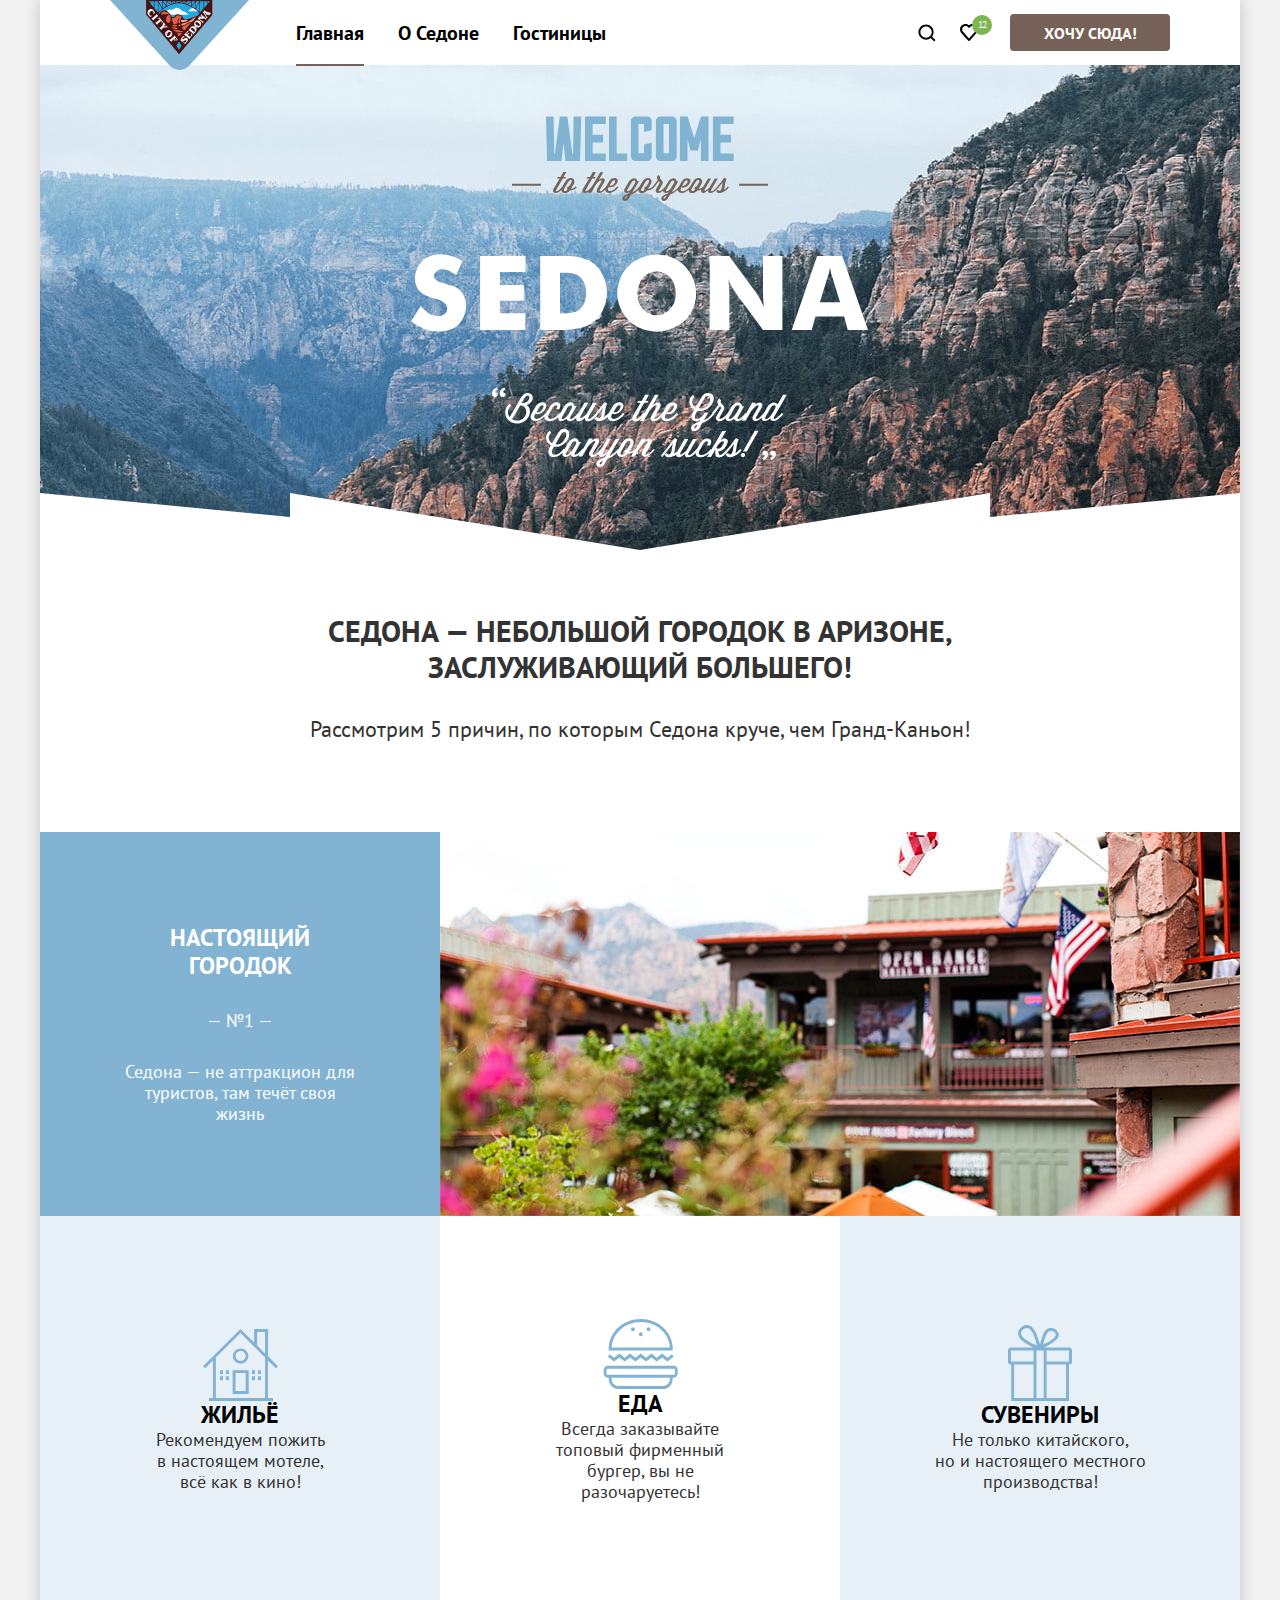
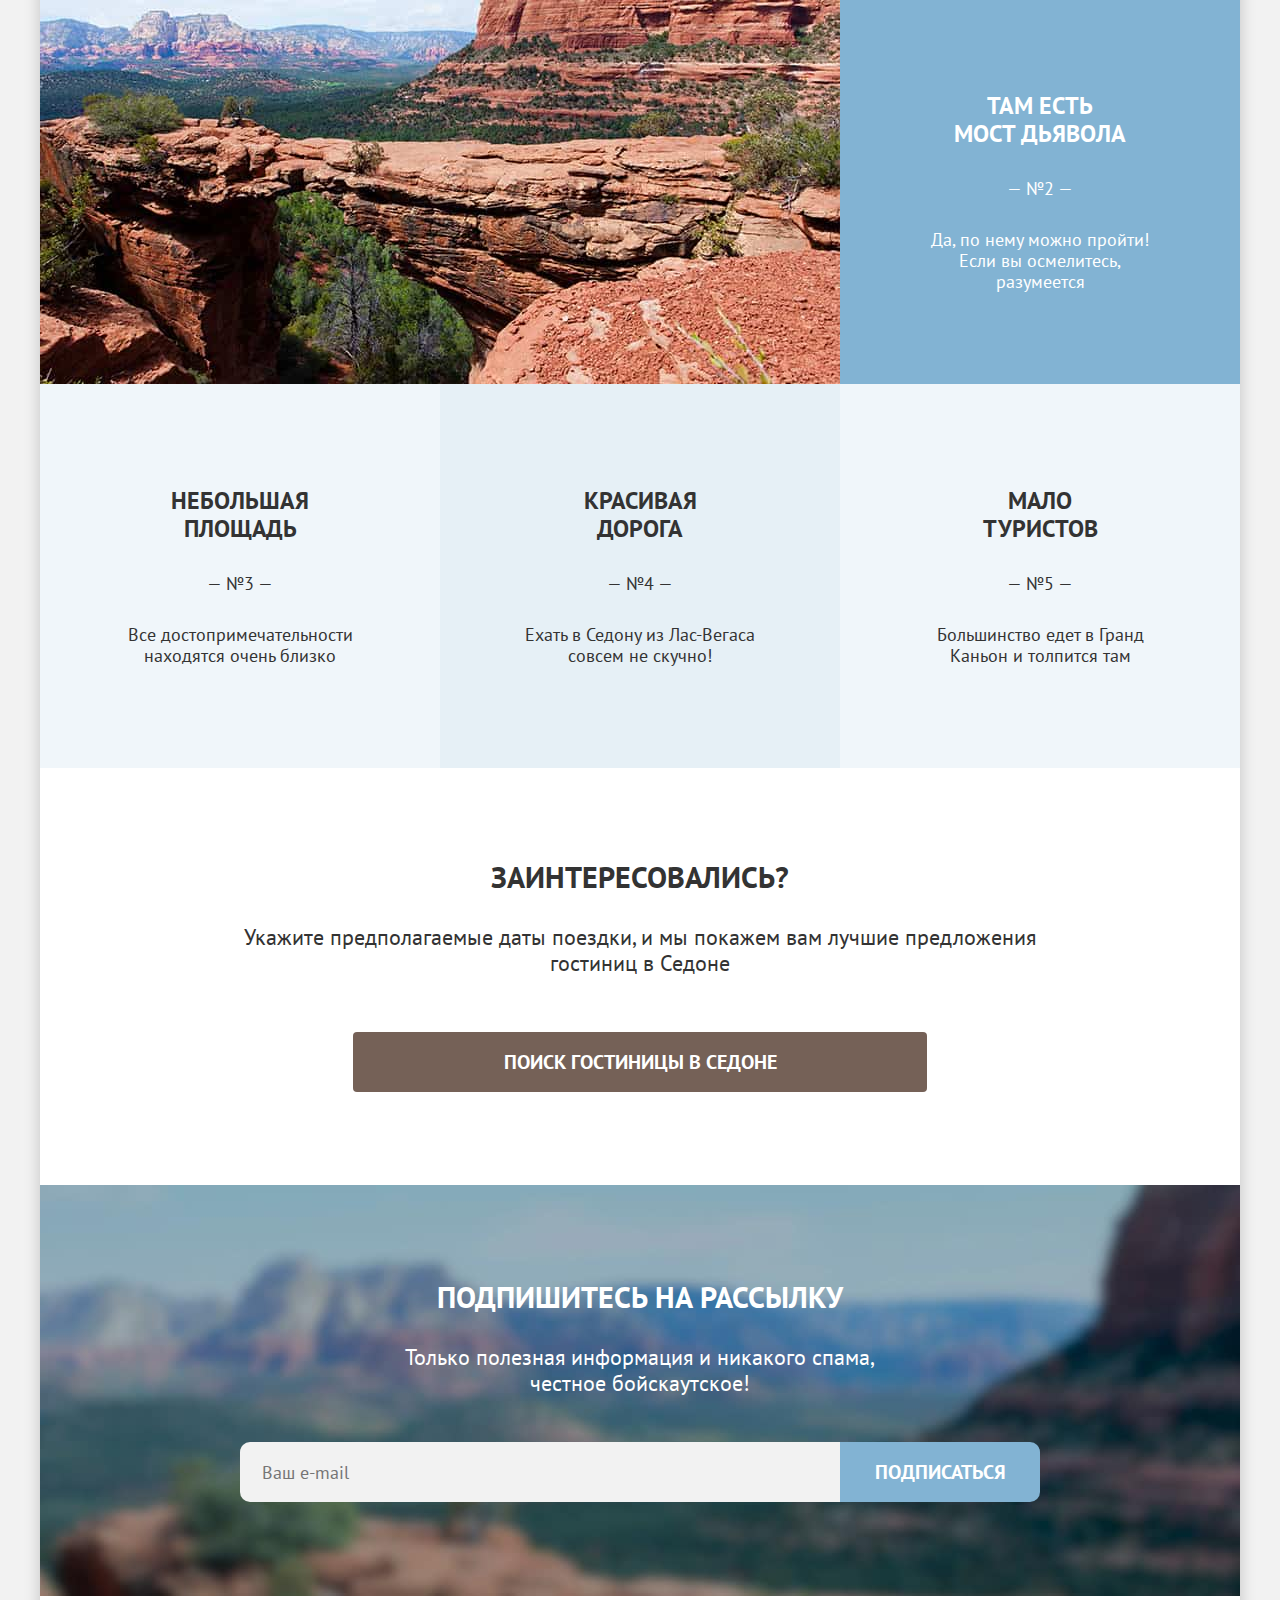
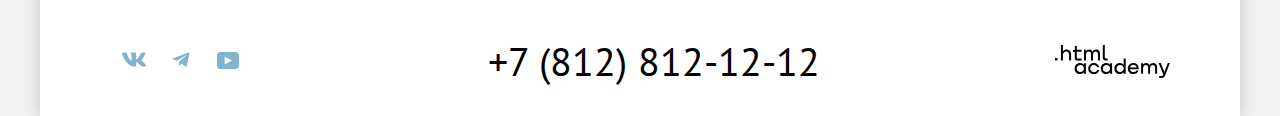
==== commit 42b51ea7: "Merge pull request #5 from linkemz/master" ====
--- a/index.html
+++ b/index.html
@@ -10,7 +10,7 @@
   <body>
     <div class="body-container">
       <header class="page-header">
-        <a class="page-logo" href="index.html"><img class="header-logo" alt="Логотип City of Sedona" height="70" width="139" src="images/logo.svg" alt="Логотип седоны." title="Перейти на главную."></a>
+        <a class="page-logo" href="index.html"><img class="header-logo" alt="Логотип City of Sedona." height="70" width="139" src="images/logo.svg" title="Перейти на главную."></a>
         <nav class="navigation">
           <ul class="navigation-list">
             <li  class="navigation-item">
--- a/styles/styles.css
+++ b/styles/styles.css
@@ -307,11 +307,6 @@
     text-transform: uppercase;
 }
 
-h3, h4 {
-    margin-top: 0;
-    margin-bottom: 0;
-}
-
 .advantages-intro {
     margin-top: 31px;
     margin-bottom: 90px; 
@@ -415,7 +410,9 @@
     flex-basis: 100%;
 }
 
-.head3 {
+.head3 { 
+    margin-top: 0;
+    margin-bottom: 0;
     font-weight: 700;
     font-size: 24px;
     line-height: 28px;
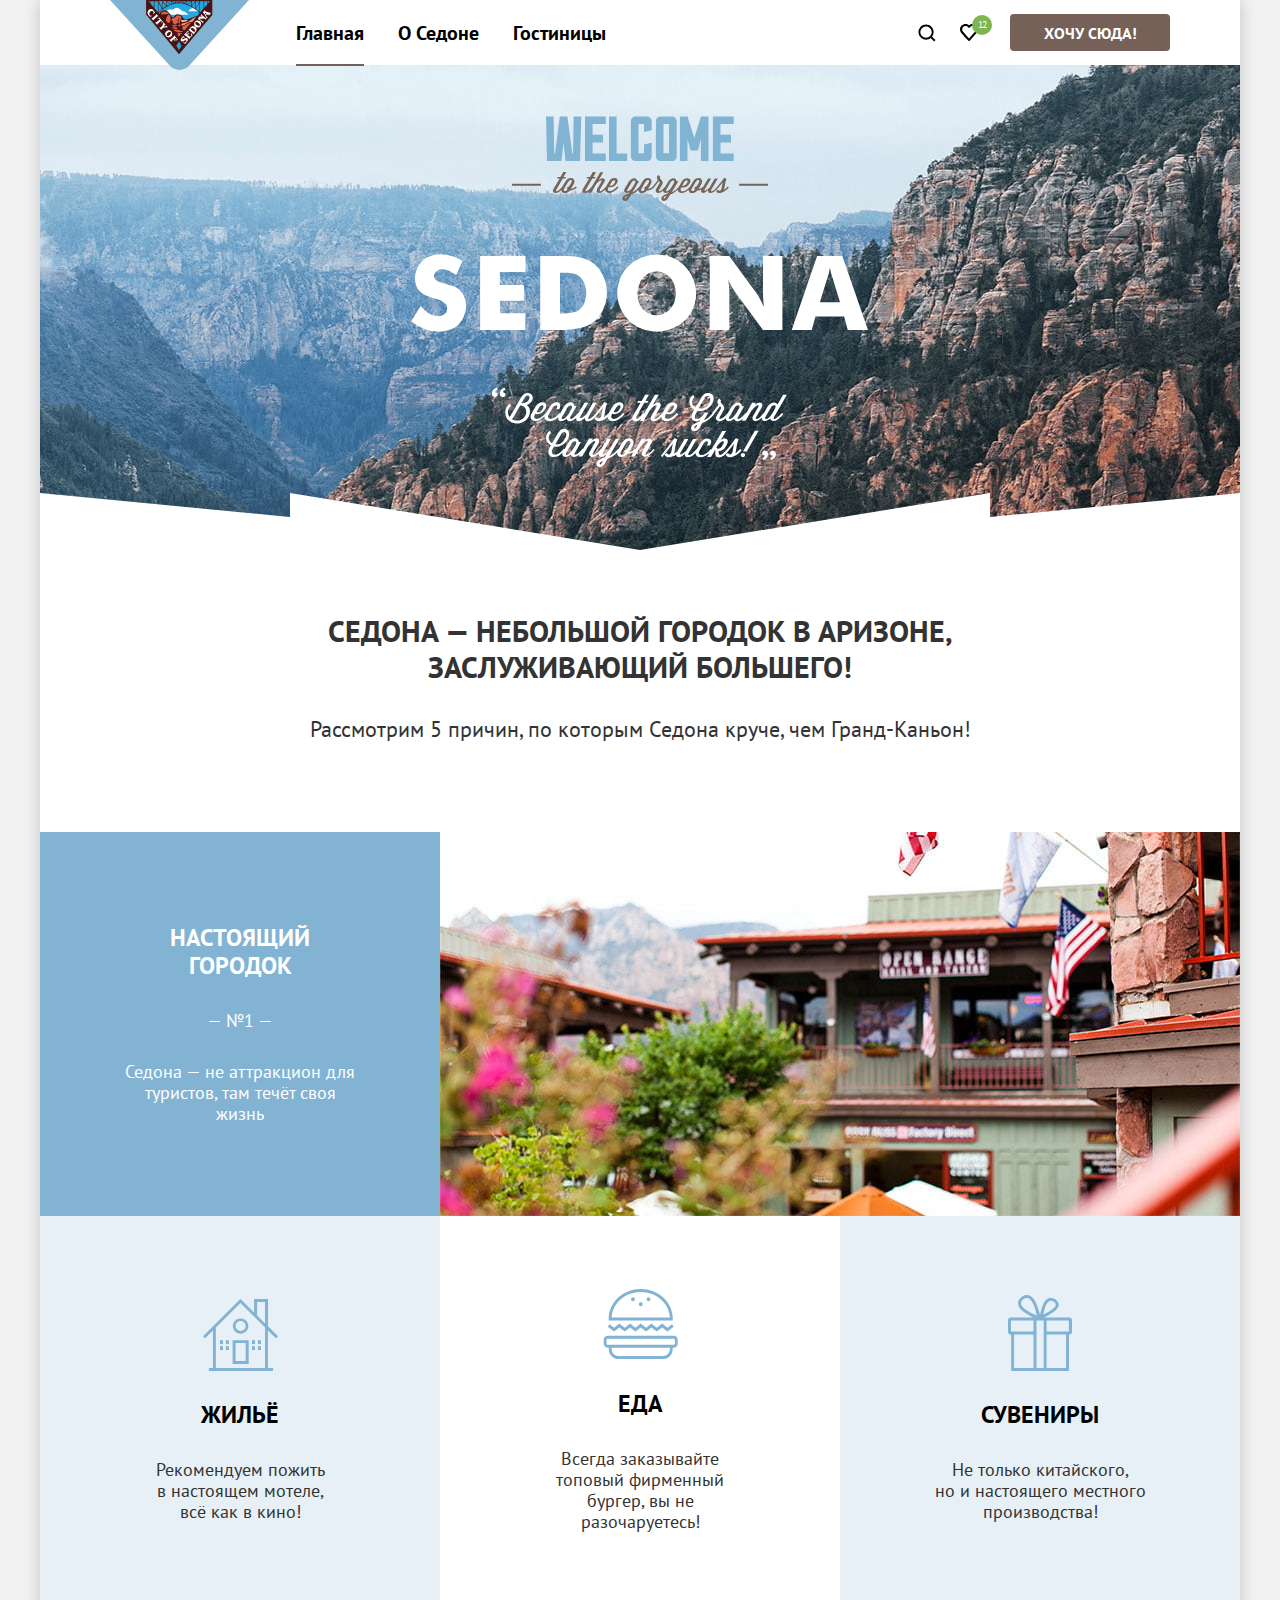
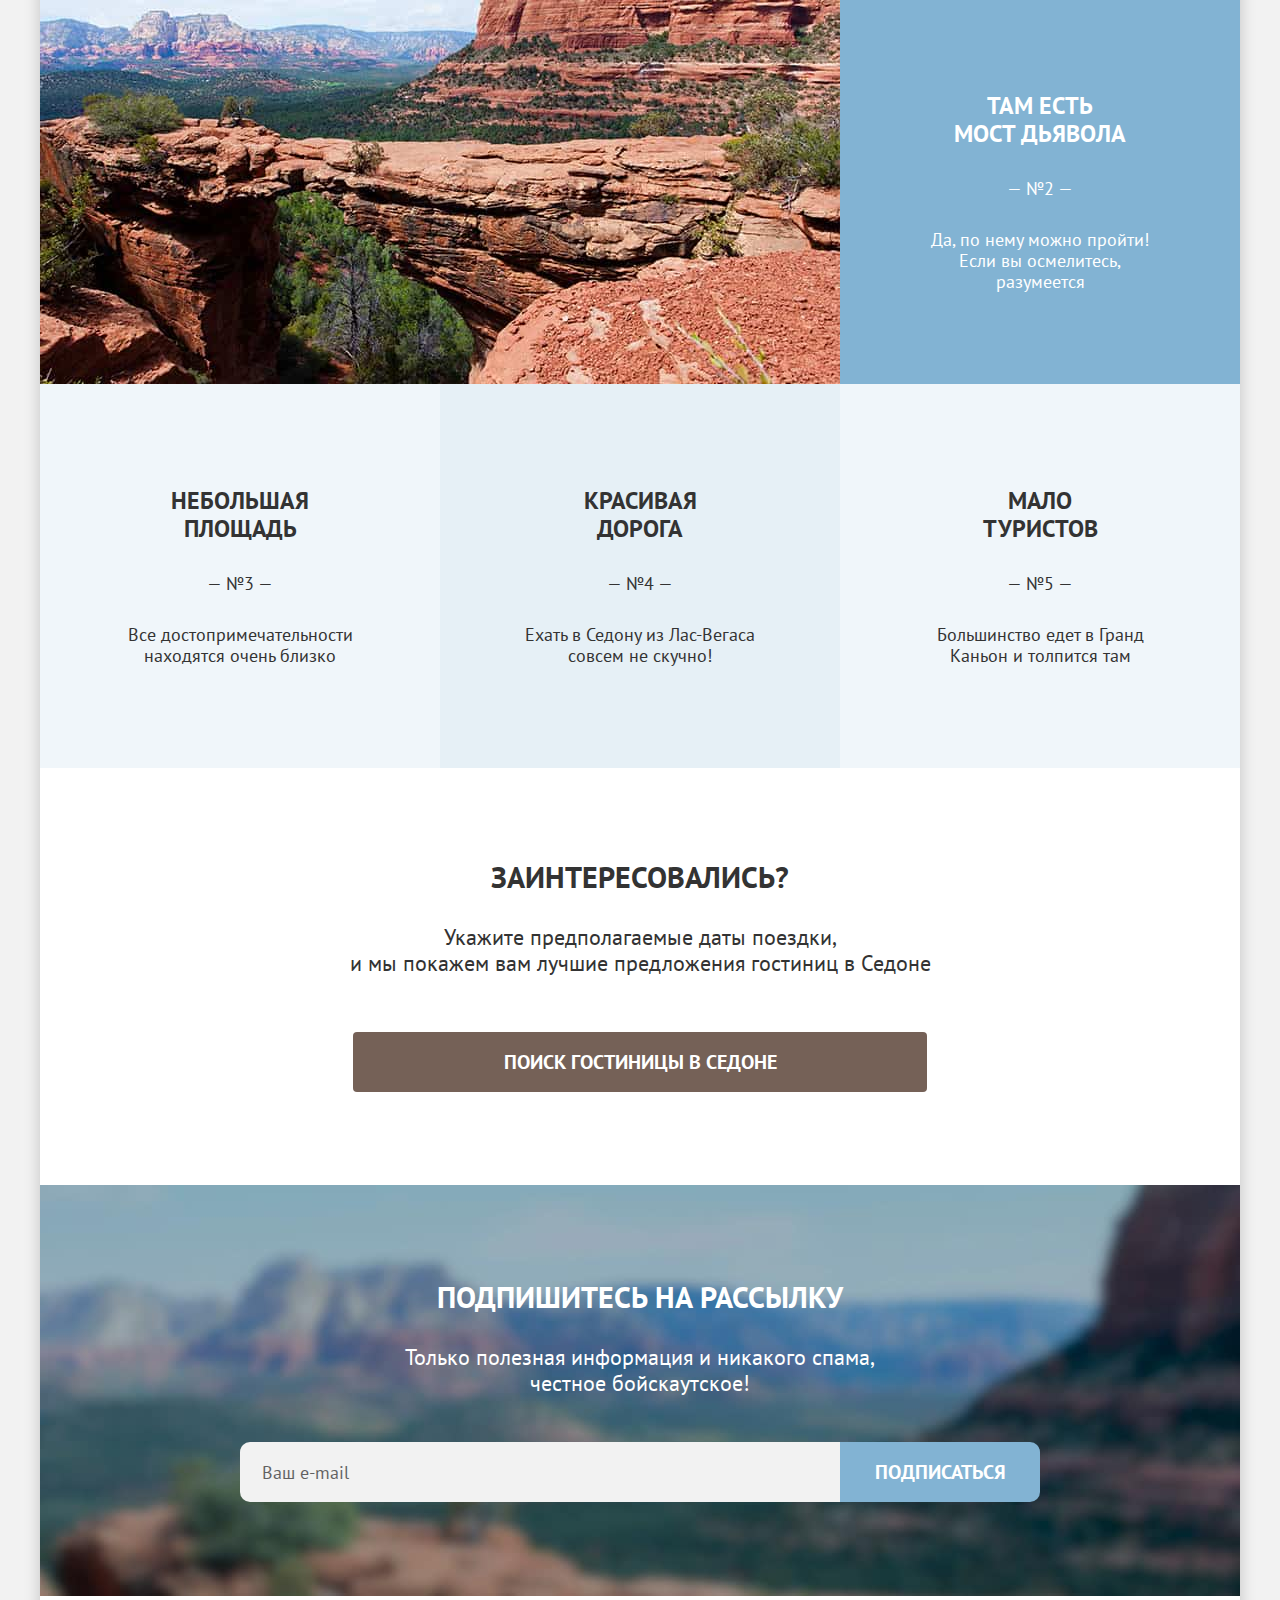
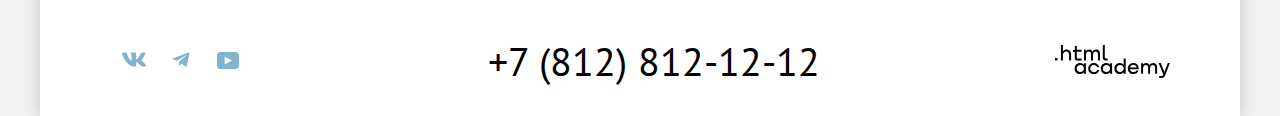
==== commit 9202df66: "Правит по замечаниям наставника" ====
--- a/index.html
+++ b/index.html
@@ -122,7 +122,7 @@
           </section>
           <section class="interesting">
             <h2 class="interesting-title head2">Заинтересовались?</h2>
-            <p class="interesting-description">Укажите предполагаемые даты поездки, и мы покажем вам лучшие предложения гостиниц в Седоне  </p>
+            <p class="interesting-description">Укажите предполагаемые даты поездки,<br> и мы покажем вам лучшие предложения гостиниц в Седоне  </p>
                   <button class="search-popup-call button brown-button" type="button" name="search-popup">
                   ПОИСК ГОСТИНИЦЫ В седоне
                   </button>
@@ -132,7 +132,7 @@
             <p class="subscribe-description">Только полезная информация и никакого спама,<br> честное бойскаутское!</p>
             <form class="subscribe-form" action="https://echo.htmlacademy.ru/" method="post">
               <label for="email" class="suscribe-label visually-hidden">Введите ваш email</label>
-                <input class="email-input text-input" type="email" name="email" id="email" placeholder="Ваш e-mail" required>
+                <input class="email-input" type="email" name="email" id="email" placeholder="Ваш e-mail" required>
                 <button class="button-subscribe button blue-button" type="submit">Подписаться</button>
             </form>
           </section> 
--- a/styles/styles.css
+++ b/styles/styles.css
@@ -14,7 +14,7 @@
     font-display: swap;
 }
 
-:active, :hover, :focus, :focus-within, :focus-visible {
+:focus, :focus-within, :focus-visible {
     outline: 0;
     outline-offset: 0;
 }
@@ -46,8 +46,17 @@
 }
 
 .brown-button:hover,
+.brown-button:focus {
+    background-color: #615048;
+    outline: 0;
+    outline-offset: 0;
+}
+
 .brown-button:focus-visible {
     background-color: #615048;
+    outline-width: 2px;
+    outline-color: black;
+    outline-style: auto;
 }
 
 .brown-button:active {
@@ -59,8 +68,17 @@
 }
 
 .blue-button:hover,
+.blue-button:focus {
+    background-color: #68A2CA;
+    outline: 0;
+    outline-offset: 0;
+}
+
 .blue-button:focus-visible {
     background-color: #68A2CA;
+    outline-width: 2px;
+    outline-color: black;
+    outline-style: auto;
 }
 
 .blue-button:active {
@@ -72,8 +90,17 @@
 }
 
 .green-button:hover,
+.green-button:focus {
+    background-color: #6C9E42;
+    outline: 0;
+    outline-offset: 0;
+}
+
 .green-button:focus-visible {
     background-color: #6C9E42;
+    outline-width: 2px;
+    outline-color: black;
+    outline-style: auto;
 }
 
 .green-button:active {
@@ -145,6 +172,8 @@
 .page-header a:not(.page-logo, .navigation-current):hover,
 .page-header a:not(.page-logo, .navigation-current):focus {
     box-shadow:inset 0px 7px 2px -5px #81B3D2;
+    outline: 0;
+    outline-offset: 0;
 }
 
 
@@ -216,12 +245,12 @@
 
 .user-navigation-fav{
     position: relative;
-    background-image: url(/images/nav-fav.svg);
+    background-image: url("/images/nav-fav.svg");
     background-color: rgba(255,255,255);
 }
 
 .user-navigation-search {
-    background-image: url(/images/nav-search.svg);
+    background-image: url("/images/nav-search.svg");
     background-color: rgba(255,255,255);
 }
 
@@ -265,6 +294,23 @@
     line-height: 21px;
 }
 
+.head2 {
+    margin: 0;
+    font-size: 30px;
+    line-height: 36px;
+    font-weight: 700;
+    text-transform: uppercase;
+}
+
+.head3 { 
+    margin-top: 0;
+    margin-bottom: 0;
+    font-weight: 700;
+    font-size: 24px;
+    line-height: 28px;
+    text-transform: uppercase;
+}
+
 .head4 {
     font-weight: 700;
     font-size: 20px;
@@ -278,7 +324,7 @@
   }
 
 .page-welcome {
-    background-image: url(../images/index-background-divider.svg), url(../images/index-background.jpg);
+    background-image: url("../images/index-background-divider.svg"), url("../images/index-background.jpg");
     background-repeat: no-repeat, no-repeat;
     background-position: bottom, bottom;
     background-size: auto auto, auto auto;
@@ -299,13 +345,7 @@
     text-align:center;
 }
 
-.head2 {
-    margin: 0;
-    font-size: 30px;
-    line-height: 36px;
-    font-weight: 700;
-    text-transform: uppercase;
-}
+
 
 .advantages-intro {
     margin-top: 31px;
@@ -410,18 +450,8 @@
     flex-basis: 100%;
 }
 
-.head3 { 
-    margin-top: 0;
-    margin-bottom: 0;
-    font-weight: 700;
-    font-size: 24px;
-    line-height: 28px;
-    text-transform: uppercase;
-}
-
-
 .interesting {
-    padding: 91px 200px 93px;
+    padding: 91px 304px 93px;
     flex-grow: 1;
     text-align: center;
 }
@@ -444,7 +474,7 @@
 .site-subscribe {
     padding: 94px 200px; 
     text-align: center;
-    background-image: url(../images/subscribe-background.jpg);
+    background-image: url("../images/subscribe-background.jpg");
     background-size: 100% auto;
     background-color: #82B3D3;
     color:white;
@@ -472,9 +502,16 @@
     border-radius: 10px 0px 0px 10px;
 }
 
+.email-input::placeholder{
+    color: black;
+    opacity: 0.6;
+}
+
 .text-input:hover,
 .text-input:focus {
     background-color: #E6E6E6;
+    outline: 0;
+    outline-offset: 0;
 }
 
 .text-input:not(:placeholder-shown) {
@@ -528,6 +565,16 @@
 .social-icon:hover,
 .social-icon:focus {
     fill:#68A2CA;
+    outline: 0;
+    outline-offset: 0;
+}
+
+.social-button:focus-visible,
+.social-button:focus-visible + .social-icon{
+    fill:#68A2CA; 
+    outline-width: 2px;
+    outline-color: black;
+    outline-style: auto;
 }
 
 .social-icon:active {
@@ -557,18 +604,28 @@
 .phone:hover,
 .phone:focus {
     color:#756157;
+    outline: 0;
+    outline-offset: 0;
 }
 
 .phone:active,
 .html-logo:active {
     color:rgba(117, 97, 87, 0.3);
+}
+
+.html-logo:focus-visible,
+.phone:focus-visible {
+    color:#756157;
+    outline-width: 2px;
+    outline-color: black;
+    outline-style: auto;
 }
 
 .filter-container {
     padding: 35px 70px 70px;
     margin-bottom: 5px;
     color:white;
-    background-image: url(../images/catalog/catalog-background.jpg);
+    background-image: url("../images/catalog/catalog-background.jpg");
     background-color: white;
     background-repeat: space;
 }
@@ -602,7 +659,7 @@
     display: block;
     width: 5px;
     padding:0 8px;
-    background-image: url(../images/catalog/breadcrumb-divide.svg);
+    background-image: url("../images/catalog/breadcrumb-divide.svg");
     background-repeat: no-repeat;
     background-position: center;
 }
@@ -683,7 +740,7 @@
 }
 
 .filter-input[type="checkbox"]:checked + .filter-mark {
-    background-image: url(../images/catalog/check.svg);
+    background-image: url("../images/catalog/check.svg");
     background-repeat: no-repeat;
     background-position: left 4px top 5px;
 }
@@ -693,7 +750,8 @@
     opacity: 0.6;
 }
 
-.catalog-filter-reset:focus-visible {
+.catalog-filter-reset:focus-visible,
+.catalog-breadcrumbs-item:not(:last-child) .catalog-breadcrumbs-link:focus-visible {
     box-shadow: 0 0 0 3px #83B3D3;
 }
 
@@ -919,7 +977,7 @@
     -webkit-appearance: none;
     -moz-appearance:none;
     font-family: inherit;
-    background: no-repeat url(../images/catalog/select-sort.svg);
+    background: no-repeat url("../images/catalog/select-sort.svg");
     background-position: center right 20px;
 }
 
@@ -972,17 +1030,17 @@
 }
 
 .sort-icon {
-    background-image: url(../images/catalog/sort-icon.svg);
+    background-image: url("../images/catalog/sort-icon.svg");
     background-color: white;
 }
 
 .sort-slide {
-    background-image: url(../images/catalog/sort-slide.svg);
+    background-image: url("../images/catalog/sort-slide.svg");
     background-color: white;
 }
 
 .sort-list {
-    background-image: url(../images/catalog/sort-list.svg);
+    background-image: url("../images/catalog/sort-list.svg");
     background-color: white;
 }
 
@@ -1061,7 +1119,7 @@
     grid-area: star-rating;
     min-width: 24px;
     max-width: calc(24px * 5);
-    background-image: url(../images/catalog/star.svg);
+    background-image: url("../images/catalog/star.svg");
     background-color: rgba(255,255,255);
     background-repeat:repeat-x;
     background-position: left 0;
@@ -1218,6 +1276,7 @@
     margin-left: auto;
     border-radius: 50%;
     background-color: #F2F2F2;
+    cursor: pointer;
 }
 
 .modal-close svg{
@@ -1356,7 +1415,7 @@
     margin-left: auto;
     width: 420px;
     padding: 15px 53px 14px 19px;
-    background: no-repeat url(../images/calendar.svg);
+    background: no-repeat url("../images/calendar.svg");
     background-position: right 19px center;
     background-color: #F2F2F2;
 }
@@ -1374,7 +1433,9 @@
 
 .modal-input-find:focus{
     box-shadow: 0 0 0 3px #756257;
-}
+    outline: 0;
+}
+
 
 .modal-input-find:active{
     box-shadow:none;
@@ -1458,7 +1519,7 @@
     top:-9px;
     width: 19px;
     height: 9px;
-    background-image: url(../images/tooltip-triangle.svg);
+    background-image: url("../images/tooltip-triangle.svg");
     background-repeat: no-repeat;
     background-position: center;
     background-color: transparent;
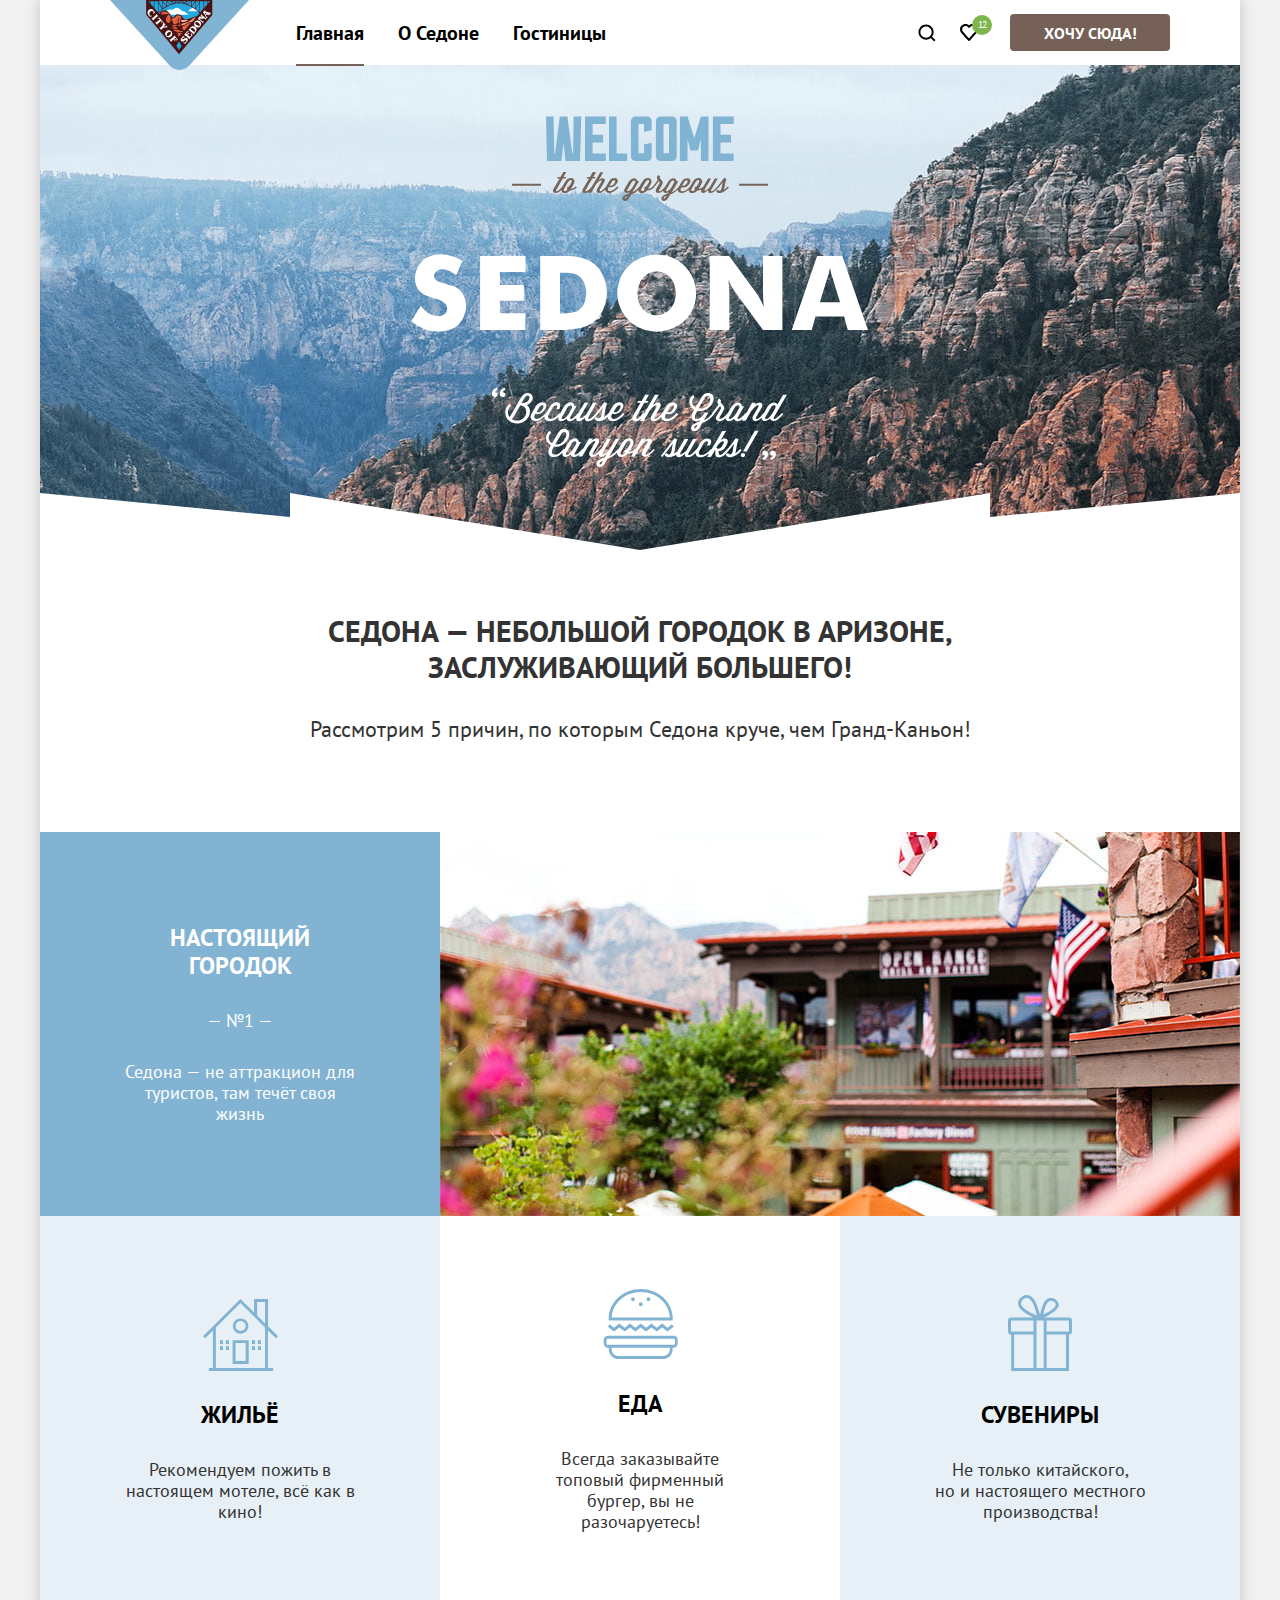
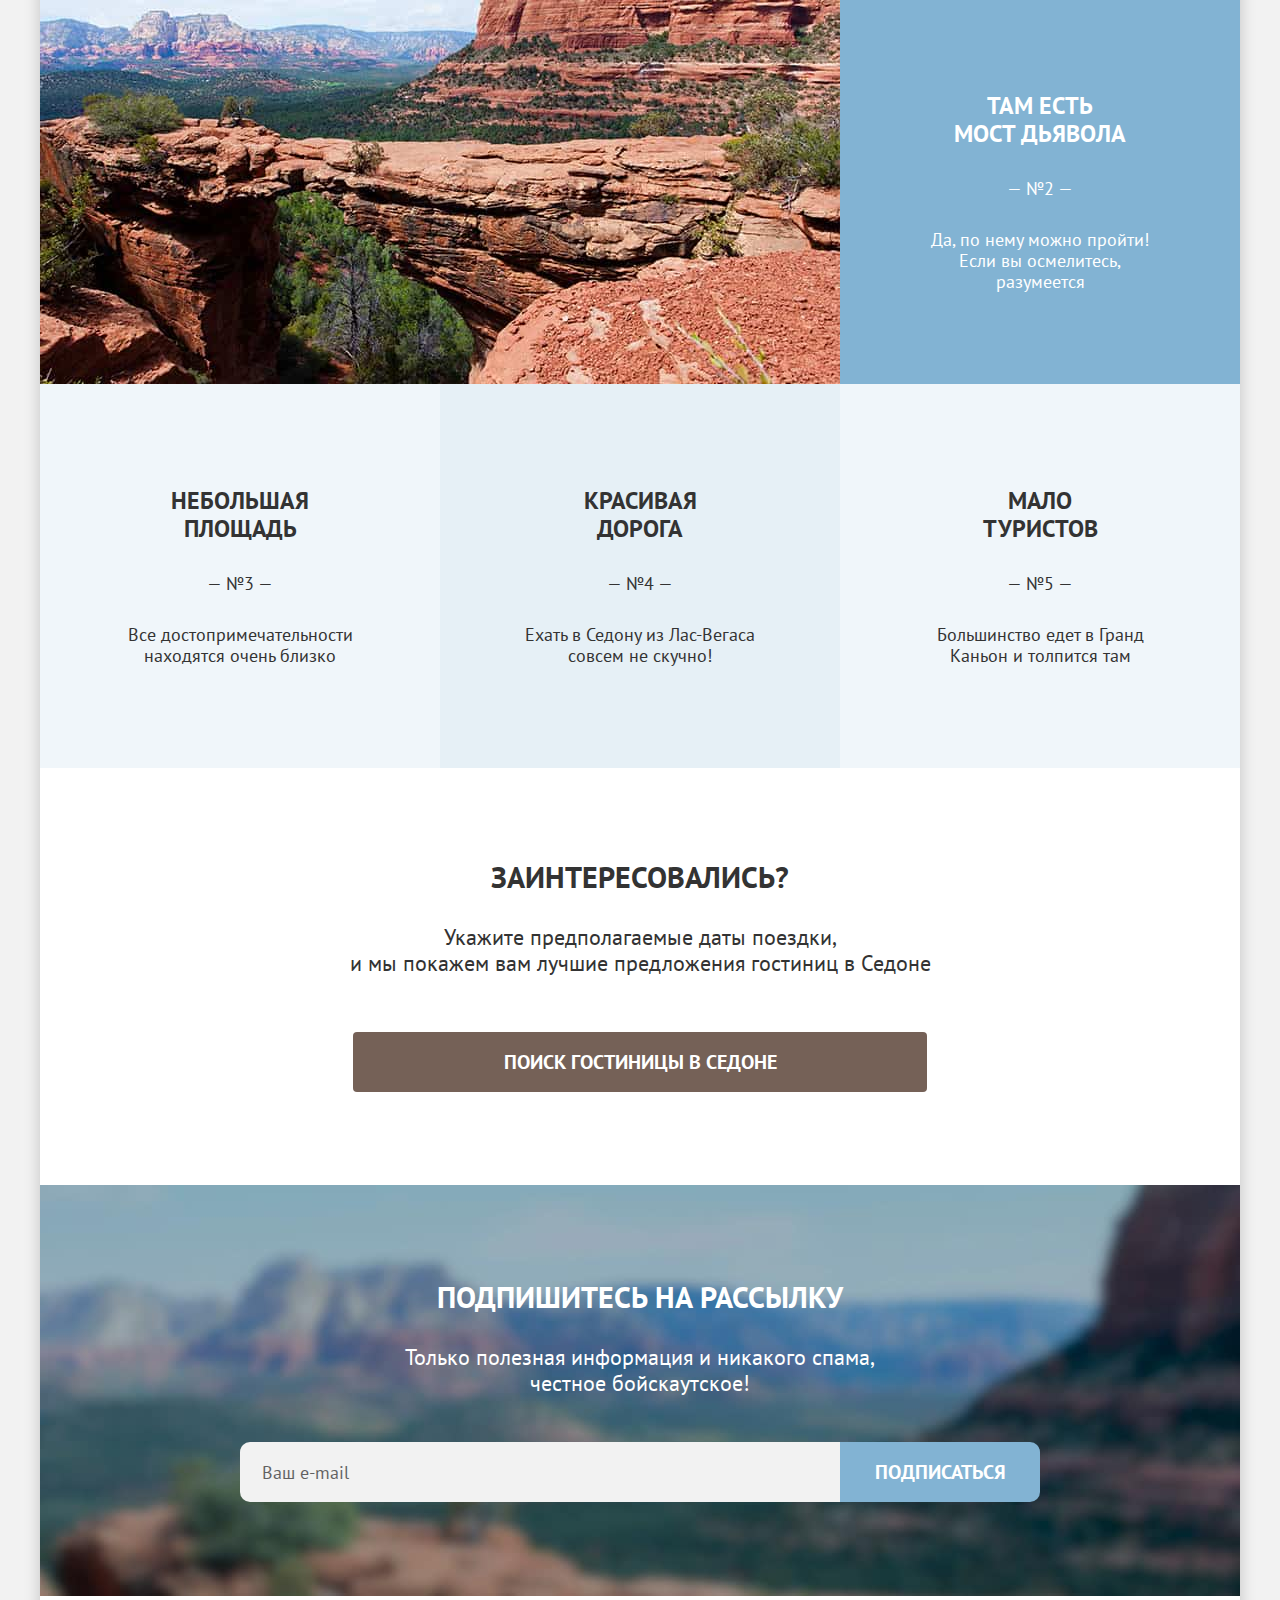
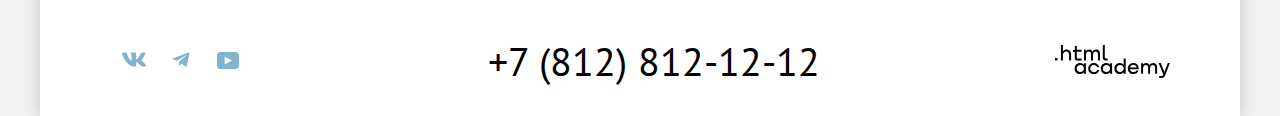
==== commit 78f90e97: "Правит после второй проверки" ====
--- a/index.html
+++ b/index.html
@@ -10,7 +10,7 @@
   <body>
     <div class="body-container">
       <header class="page-header">
-        <a class="page-logo" href="index.html"><img class="header-logo" alt="Логотип City of Sedona." height="70" width="139" src="images/logo.svg" title="Перейти на главную."></a>
+        <a class="page-logo"><img class="header-logo" alt="Логотип City of Sedona." height="70" width="139" src="images/logo.svg"></a>
         <nav class="navigation">
           <ul class="navigation-list">
             <li  class="navigation-item">
@@ -33,12 +33,12 @@
           <ul class="user-navigation-list">
             <li class="user-navigation-item">
               <a class="user-navigation-search" href="#">
-                <span class="visually-hidden">Поиск</span>
+                <span class="visually-hidden">Поиск.</span>
               </a>
             </li>
             <li class="user-navigation-item">
               <a class="user-navigation-fav" href="#">
-                  <span class="visually-hidden">Избранное</span>
+                  <span class="visually-hidden">Избранное.</span>
               </a>
             
             </li>
@@ -50,8 +50,8 @@
       <main class="index-main main-container">
           <section class="page-welcome">
             <img class="welcome-img" src="images/welcome.svg" width="458"  height="352"  alt="Welcome to the gorgeous Sedona.">
-            <h1 class="visually-hidden">Добро пожаловать в роскошную Седону</h1>
-            <span class="visually-hidden">Потому что Гранд Каньон-отстой</span>
+            <h1 class="visually-hidden">Добро пожаловать в роскошную Седону.</h1>
+            <span class="visually-hidden">Потому что Гранд Каньон-отстой.</span>
           </section>
           <section class="advantages">
             <h2 class="advantges-title head2">Седона — небольшой городок в Аризоне,<br> заслуживающий большего!</h2>
@@ -69,7 +69,7 @@
                     <div class="advantages-item-container">
                       <p class="home-icon advantages-sub-icon"></p>
                       <h4 class="sub-advantages-title head3 middle-advantages-text">Жильё</h4>
-                      <p class="sub-advantages-description">Рекомендуем пожить<br>в настоящем мотеле,<br> всё как в кино!</p>
+                      <p class="sub-advantages-description no-br-description">Рекомендуем пожить в настоящем мотеле, всё как в кино!</p>
                     </div>
                   </li>
                   <li class="advantages-item background1">
@@ -147,7 +147,7 @@
                 <path fill-rule="evenodd" clip-rule="evenodd" 
                 d="M23.45 1.45c.17-.55 0-.95-.8-.95h-2.62c-.67 0-.98.35-1.14.73 0 0-1.34 3.2-3.23 5.27-.61.6-.89.8-1.22.8-.17 0-.42-.2-.42-.74V1.45c0-.66-.18-.95-.74-.95H9.15c-.42 0-.67.3-.67.6 0 .61.95.76 1.05 2.5v3.8c0 .84-.16.99-.5.99-.88 0-3.05-3.21-4.33-6.89-.25-.71-.5-1-1.17-1H.9c-.75 0-.9.35-.9.73 0 .68.89 4.07 4.14 8.55 2.18 3.06 5.23 4.72 8.01 4.72 1.67 0 1.88-.37 1.88-1v-2.32c0-.73.16-.88.69-.88.38 0 1.05.2 2.61 1.67 1.78 1.75 2.07 2.53 3.08 2.53h2.62c.75 0 1.13-.37.91-1.1-.24-.72-1.09-1.77-2.21-3.02-.62-.7-1.54-1.47-1.81-1.86-.4-.49-.28-.7 0-1.14 0 0 3.2-4.43 3.53-5.93Z"/>
               </svg>
-              <span class="visually-hidden">Вконтакте</span>
+              <span class="visually-hidden">Вконтакте.</span>
             </a>
           </li>
           <li class="social-item">
@@ -155,7 +155,7 @@
               <svg class="social-icon" width="18" height="15" viewBox="0 0 18 16" aria-hidden="true" focusable="false" fill="#83B3D3" xmlns="http://www.w3.org/2000/svg">
                 <path d="M16.7855 0.59926L0.840977 6.74776C-0.247172 7.18481 -0.240877 7.79184 0.641333 8.06253L4.73493 9.33953L14.2063 3.3637C14.6542 3.09121 15.0634 3.2378 14.727 3.53636L7.05332 10.4619H7.05152L7.05332 10.4628L6.77094 14.6823C7.18462 14.6823 7.36718 14.4925 7.5992 14.2686L9.58754 12.3351L13.7234 15.39C14.486 15.81 15.0337 15.5941 15.2234 14.6841L17.9384 1.88885C18.2163 0.774623 17.513 0.270117 16.7855 0.59926Z"/>
                 </svg>                
-              <span class="visually-hidden">Телеграм</span>
+              <span class="visually-hidden">Телеграм.</span>
             </a>
           </li>
           <li class="social-item">
@@ -163,7 +163,7 @@
               <svg class="social-icon" width="22" height="17" viewBox="0 0 22 17" aria-hidden="true" focusable="false" fill="#83B3D3" xmlns="http://www.w3.org/2000/svg">
                 <path d="M18.607 0H3.17413C1.31343 0 0 1.59375 0 3.4V13.4937C0 15.4062 1.31343 17 3.17413 17H18.8259C20.4677 17 22 15.4062 22 13.6V3.4C21.7811 1.59375 20.4677 0 18.607 0ZM7.66169 12.5375V4.4625L14.995 8.5L7.66169 12.5375Z"/>
               </svg>
-              <span class="visually-hidden">Ютуб</span>
+              <span class="visually-hidden">Ютуб.</span>
             </a>
           </li>
         </ul>
@@ -183,7 +183,7 @@
             <path d="M98.2 18.9C96.6 18.9 95.3 19.7 94.6 20.9H94.5C93.9 19.7 92.7 18.9 91.1 18.9C89.7 18.9 88.6 19.6 88 20.7V19.2H86.1V29.8H88.1V24.4C88.1 22.4 89.1 21 90.7 20.9C92.2 20.9 93.1 21.9 93.1 23.5V29.8H95.1V24.2C95.1 21.8 96.5 20.9 97.7 20.9C99.2 20.9 100.1 21.9 100.1 23.5V29.8H102.1V23.3C102.2 20.7 100.7 18.9 98.2 18.9Z"/>
             <path d="M109.4 28L105.8 19.1H103.6L108.4 30.7C108.1 31.6 107.7 31.9 106.7 31.9H104.2V33.9H106.7C108.5 33.9 109.5 33.1 110.2 31.3L114.9 19.1H112.8L109.4 28Z"/>
             </svg>            
-            <span class="visually-hidden">Перейти на сайт HTML Академии</span>
+            <span class="visually-hidden">Перейти на сайт HTML Академии.</span>
         </a>
         </div>
       </footer>
--- a/styles/styles.css
+++ b/styles/styles.css
@@ -12,11 +12,6 @@
     font-style: normal;
     font-weight: 700;
     font-display: swap;
-}
-
-:focus, :focus-within, :focus-visible {
-    outline: 0;
-    outline-offset: 0;
 }
 
 .button {
@@ -34,11 +29,16 @@
     border-radius: 4px;
     border-style: none;
     cursor: pointer;
+    -webkit-user-select: none;
+	-khtml-user-select: none;
+	-moz-user-select: none;
+	-ms-user-select: none;
+	user-select: none;
 }
 
 .button:disabled {
+    pointer-events: none;
     background-color: #E5E5E5;
-    cursor:initial;
 }
 
 .brown-button {
@@ -111,7 +111,6 @@
 .button:active {
     color: rgba(255, 255, 255, 0.3);
 }
-
 
 
 .visually-hidden {
@@ -176,6 +175,10 @@
     outline-offset: 0;
 }
 
+.page-header a:not(.page-logo, .navigation-current):not([href]) {
+    pointer-events: none;
+    opacity:0.6;
+}
 
 .page-logo {
     position: absolute;
@@ -183,21 +186,25 @@
     margin-left: 70px;
 }
 
+
 .navigation {
     margin-left: 239px;
-    min-width: 390px;
     padding-left:17px;
+
 }
 
 .navigation-list {
     display:flex;
+    flex-wrap: wrap;
     margin: 0;
     padding:0;
     list-style: none;
 }
 
-.navigation-item:not(:last-child) {
+.navigation-item{
+    flex-grow: 1;
     margin-right:34px;
+    text-align: center;
     text-transform: capitalize;
 }
 
@@ -207,6 +214,7 @@
     padding-top:20px;
     padding-bottom:19px;
 }
+
 
 .navigation-current {
     pointer-events: none;
@@ -223,6 +231,7 @@
 }
 
 .user-navigation-list {
+    align-self: flex-start;
     display:flex;
     flex-wrap: nowrap;
     height: 100%;
@@ -245,13 +254,13 @@
 
 .user-navigation-fav{
     position: relative;
-    background-image: url("/images/nav-fav.svg");
     background-color: rgba(255,255,255);
+    background-image: url("../images/nav-fav.svg");
 }
 
 .user-navigation-search {
-    background-image: url("/images/nav-search.svg");
     background-color: rgba(255,255,255);
+    background-image: url("../images/nav-search.svg");
 }
 
 .user-navigation-fav::after {
@@ -275,10 +284,12 @@
 
 
 .header-search-popup-call {
+    align-self: flex-start;
     min-width: 160px;
     margin-right: 70px;
     padding-top: 9px;
     padding-bottom: 8px;
+    margin-top: 14px;
 }
 
 
@@ -324,11 +335,11 @@
   }
 
 .page-welcome {
+    background-color: rgba(73, 73, 131, 0.4);
     background-image: url("../images/index-background-divider.svg"), url("../images/index-background.jpg");
     background-repeat: no-repeat, no-repeat;
     background-position: bottom, bottom;
-    background-size: auto auto, auto auto;
-    background-color: rgba(73, 73, 131, 0.4)
+    background-size: auto auto, cover;
 }
 
 .welcome-img {
@@ -394,6 +405,11 @@
     background-color: rgba(131, 179, 211, 0.2);
 } 
 
+.no-br {
+    padding-left: 30px;
+    padding-right: 30px;
+}
+
 .advantages-sub-icon {
     display: block;
     min-width: 75px;
@@ -402,19 +418,19 @@
 }
 
 .home-icon {
-    background-image: url("/images/advantages/house.svg");
+    background-image: url("../images/advantages/house.svg");
     background-repeat: no-repeat;
     background-position: bottom;
 }
 
 .food-icon {
-    background-image: url("/images/advantages/food.svg");
+    background-image: url("../images/advantages/food.svg");
     background-repeat: no-repeat;
 
     background-position: 50% 5px;
 }
 .souvenir-icon {
-    background-image: url("/images/advantages/souvenir.svg");
+    background-image: url("../images/advantages/souvenir.svg");
     background-repeat: no-repeat;
     background-position: bottom;
 }
@@ -429,6 +445,7 @@
 
 .middle-advantages-text {
     margin: 30px 0;
+   
 }
 
 .advantages-item-container p:not(.middle-advantages-text) {
@@ -474,9 +491,9 @@
 .site-subscribe {
     padding: 94px 200px; 
     text-align: center;
+    background-color: #756157;
     background-image: url("../images/subscribe-background.jpg");
-    background-size: 100% auto;
-    background-color: #82B3D3;
+    background-size: auto 100%;
     color:white;
 }
 
@@ -507,14 +524,15 @@
     opacity: 0.6;
 }
 
-.text-input:hover,
-.text-input:focus {
+.email-input:hover,
+.email-input:focus {
     background-color: #E6E6E6;
     outline: 0;
     outline-offset: 0;
 }
 
-.text-input:not(:placeholder-shown) {
+
+.email-input:not(:placeholder-shown) {
     background-color: white;
     color:#000000;
 }
@@ -557,27 +575,30 @@
     line-height: 40px;
 }
 
+.social-button{
+    display: block;
+    width: 70%;
+    margin: auto;
+}
+
 .social-icon:not(.yt .social-icon) {
     margin-bottom: 2px;
 }
 
 
-.social-icon:hover,
-.social-icon:focus {
+.social-button:hover .social-icon,
+.social-button:focus .social-icon {
     fill:#68A2CA;
     outline: 0;
     outline-offset: 0;
 }
 
-.social-button:focus-visible,
-.social-button:focus-visible + .social-icon{
+
+.social-button:focus-visible .social-icon{
     fill:#68A2CA; 
-    outline-width: 2px;
-    outline-color: black;
-    outline-style: auto;
-}
-
-.social-icon:active {
+}
+
+.social-button:active .social-icon {
     fill:rgba(104, 162, 202, 0.3);
 }
 
@@ -625,8 +646,9 @@
     padding: 35px 70px 70px;
     margin-bottom: 5px;
     color:white;
+    background-color: #756157;
     background-image: url("../images/catalog/catalog-background.jpg");
-    background-color: white;
+    background-size: cover;
     background-repeat: space;
 }
 
@@ -676,6 +698,11 @@
     margin:0;
 }
 
+.disabled-filter-group{
+    user-select: none;
+    pointer-events: none;
+    opacity: 0.2;   
+}
 
 .catalog-filter-group {
     border:none;
@@ -708,8 +735,12 @@
 
 .filter {
     display: flex;
+    position: relative;
+}
+
+.filter-name,
+.filter-mark {
     cursor: pointer;
-    position: relative;
 }
 
 .filter-mark {    
@@ -725,18 +756,26 @@
     border-radius: 4px;
 }
 
-.filter:hover > .filter-mark{
+.filter:hover > .filter-input:not(:disabled) ~ .filter-mark{
     background-color: rgba(255,255,255, 0.6);
-    
-}
+    cursor: pointer;
+}
+
 
 .filter-input:focus-within:focus-visible + .filter-mark {
     background-color: rgba(255,255,255, 0.6);
     box-shadow: 0 0 0 3px #83B3D3;
-}
-
-.filter-input:active + .filter-mark {
+    outline: 0;
+    outline-offset: 0;
+}
+
+.filter-input:active:not(:disabled) + .filter-mark {
     opacity: 0.3;
+}
+
+.filter-input:disabled ~ span {
+    pointer-events: none;
+    opacity: 0.6;
 }
 
 .filter-input[type="checkbox"]:checked + .filter-mark {
@@ -753,12 +792,19 @@
 .catalog-filter-reset:focus-visible,
 .catalog-breadcrumbs-item:not(:last-child) .catalog-breadcrumbs-link:focus-visible {
     box-shadow: 0 0 0 3px #83B3D3;
+    outline: 0;
+    outline-offset: 0;
 }
 
 .catalog-filter-reset:active,
 .catalog-breadcrumbs-item:not(:last-child) .catalog-breadcrumbs-link:active {
     box-shadow: none;
     opacity: 0.3;
+}
+
+.catalog-filter-reset:disabled{
+    pointer-events: none;
+    visibility: hidden;
 }
 
 
@@ -847,10 +893,14 @@
 .filter-price-input:focus-visible {
     box-shadow: 0px 0px 0px 3px #81B3D2 , inset 0px 0px 0px 3px #81B3D2;
     z-index: 1;
+    outline: 0;
+    outline-offset: 0;
 }
 
 .filter-price-input:focus-visible:hover {
-    border-color: rgba(255,255,255)
+    border-color: rgba(255,255,255);
+    outline: 0;
+    outline-offset: 0;
 }
 
 .filter-price-input:not(:placeholder-shown) {
@@ -942,13 +992,15 @@
 
 .price-range-toggle:focus-visible {
     box-shadow: 0 0 0 3px #83B3D3, 0px 4px 10px rgba(0, 0, 0, 0.25);
+    outline: 0;
+    outline-offset: 0;
 }
 
 .price-range-toggle:active {
     box-shadow: 0 0 0 2px #83B3D3, 0px 7px 15px rgba(0, 0, 0, 0.4);
-}
-
-
+    outline: 0;
+    outline-offset: 0;
+}
 
 .catalog-result {
     padding: 50px 71px 25px 72px;
@@ -979,11 +1031,14 @@
     font-family: inherit;
     background: no-repeat url("../images/catalog/select-sort.svg");
     background-position: center right 20px;
+    user-select: none;
 }
 
 .result-control:hover,
 .result-control:focus-visible {
     box-shadow: inset 0 0 0 2px #68A2CA;
+    outline: 0;
+    outline-offset: 0;
 }
 
 .result-control:active {
@@ -991,6 +1046,7 @@
 }
 
 .result-control:disabled {
+    pointer-events: none;
     opacity: 0.3;
 }
 
@@ -1023,6 +1079,8 @@
 
 .view-type:focus{
     box-shadow: inset 0 0 0 2px #68A2CA;
+    outline: 0;
+    outline-offset: 0;
 }
 
 .view-type:active {
@@ -1030,18 +1088,18 @@
 }
 
 .sort-icon {
+    background-color: white;
     background-image: url("../images/catalog/sort-icon.svg");
+}
+
+.sort-slide {
     background-color: white;
-}
-
-.sort-slide {
     background-image: url("../images/catalog/sort-slide.svg");
+}
+
+.sort-list {
     background-color: white;
-}
-
-.sort-list {
     background-image: url("../images/catalog/sort-list.svg");
-    background-color: white;
 }
 
 .hotel {
@@ -1066,7 +1124,8 @@
 .hotel-item {
     padding:0 20px 20px;
     display: grid;
-    grid-template:
+    grid-template-rows: 1fr auto auto auto;
+    grid-template-areas:
     "hotel hotel" 
     "type price" 
     "hotel-more to-fav" 
@@ -1119,8 +1178,8 @@
     grid-area: star-rating;
     min-width: 24px;
     max-width: calc(24px * 5);
+    background-color: rgba(255,255,255);
     background-image: url("../images/catalog/star.svg");
-    background-color: rgba(255,255,255);
     background-repeat:repeat-x;
     background-position: left 0;
     height: 50%;
@@ -1291,6 +1350,8 @@
 
 .modal-close:focus {
     box-shadow:0 0 0 3px #83B3D3;
+    outline: 0;
+    outline-offset: 0;
 }
 
 .modal-close:active {
@@ -1415,9 +1476,9 @@
     margin-left: auto;
     width: 420px;
     padding: 15px 53px 14px 19px;
+    background-color: #F2F2F2;
     background: no-repeat url("../images/calendar.svg");
     background-position: right 19px center;
-    background-color: #F2F2F2;
 }
 
 .modal-input-find {
@@ -1519,10 +1580,10 @@
     top:-9px;
     width: 19px;
     height: 9px;
+    background-color: transparent;
     background-image: url("../images/tooltip-triangle.svg");
     background-repeat: no-repeat;
     background-position: center;
-    background-color: transparent;
 }
 /* класс для скрытия модалки */ 
 .closed-modal {
